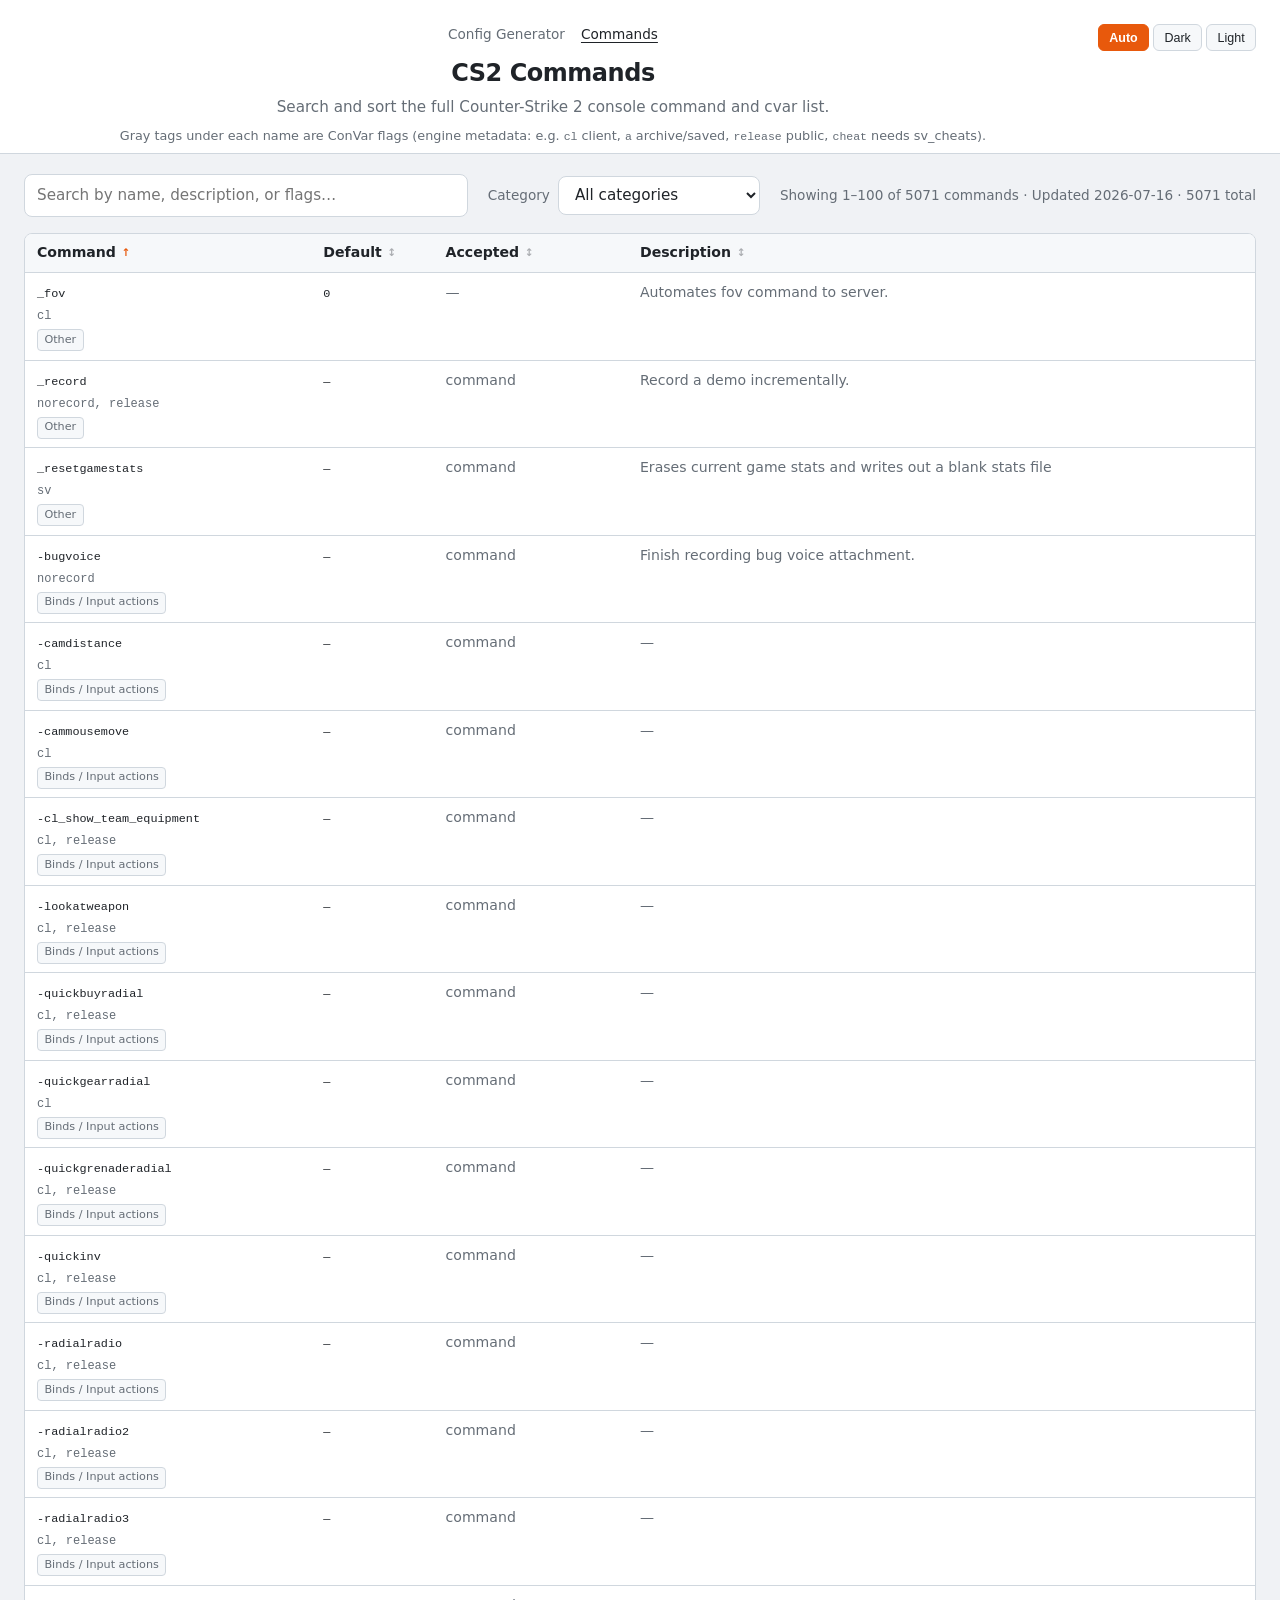
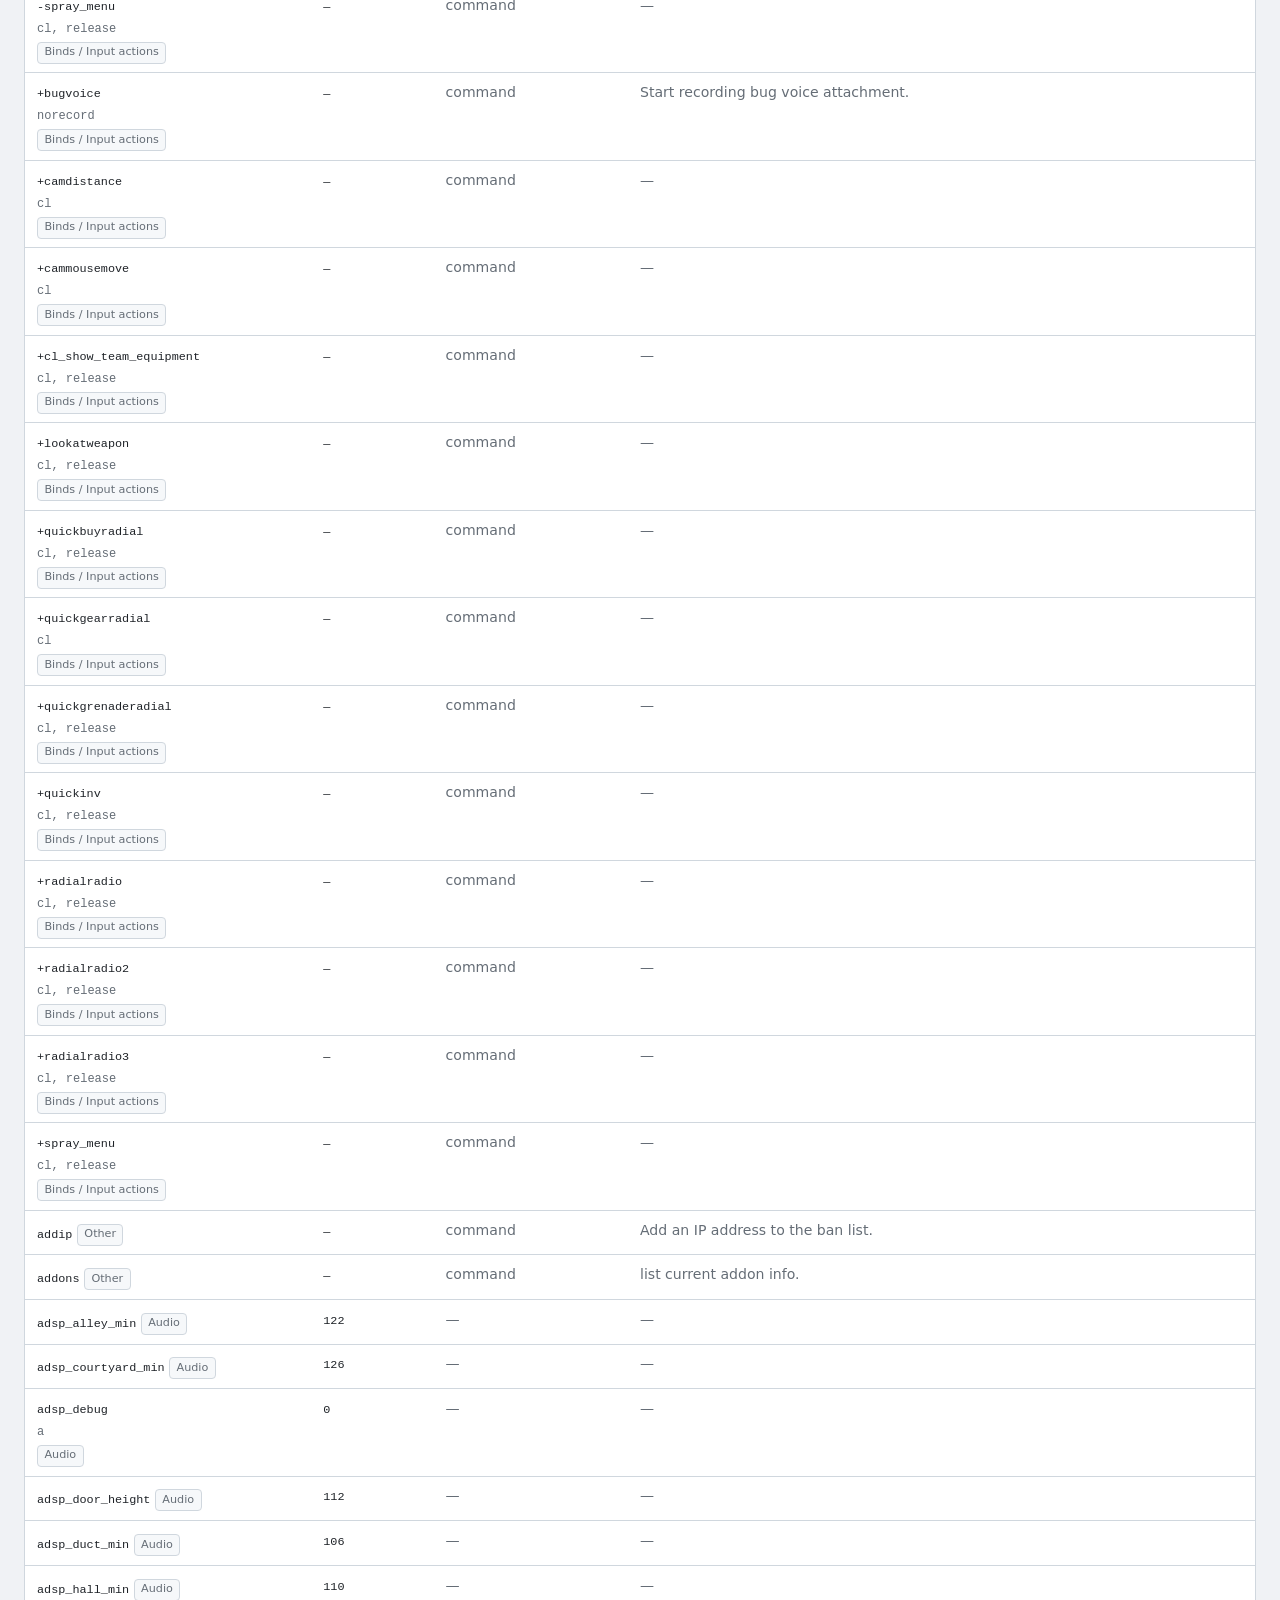
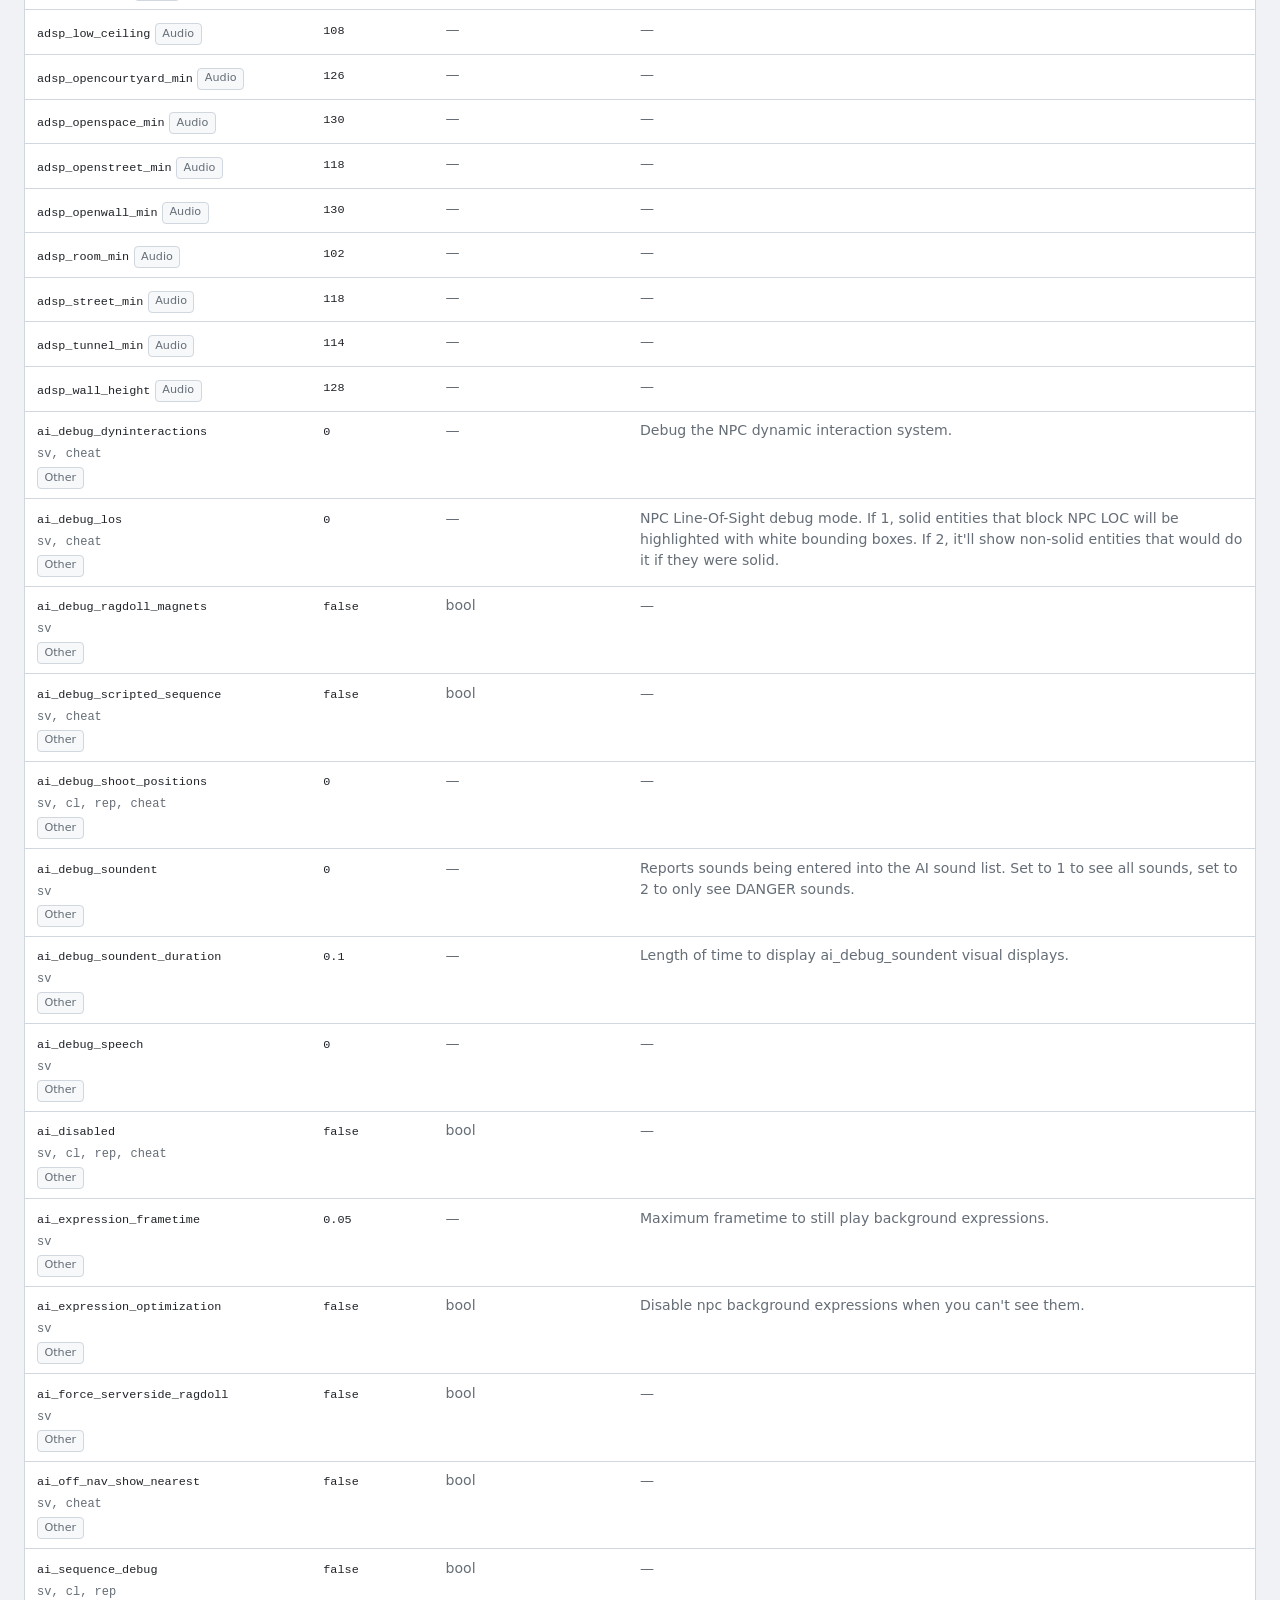
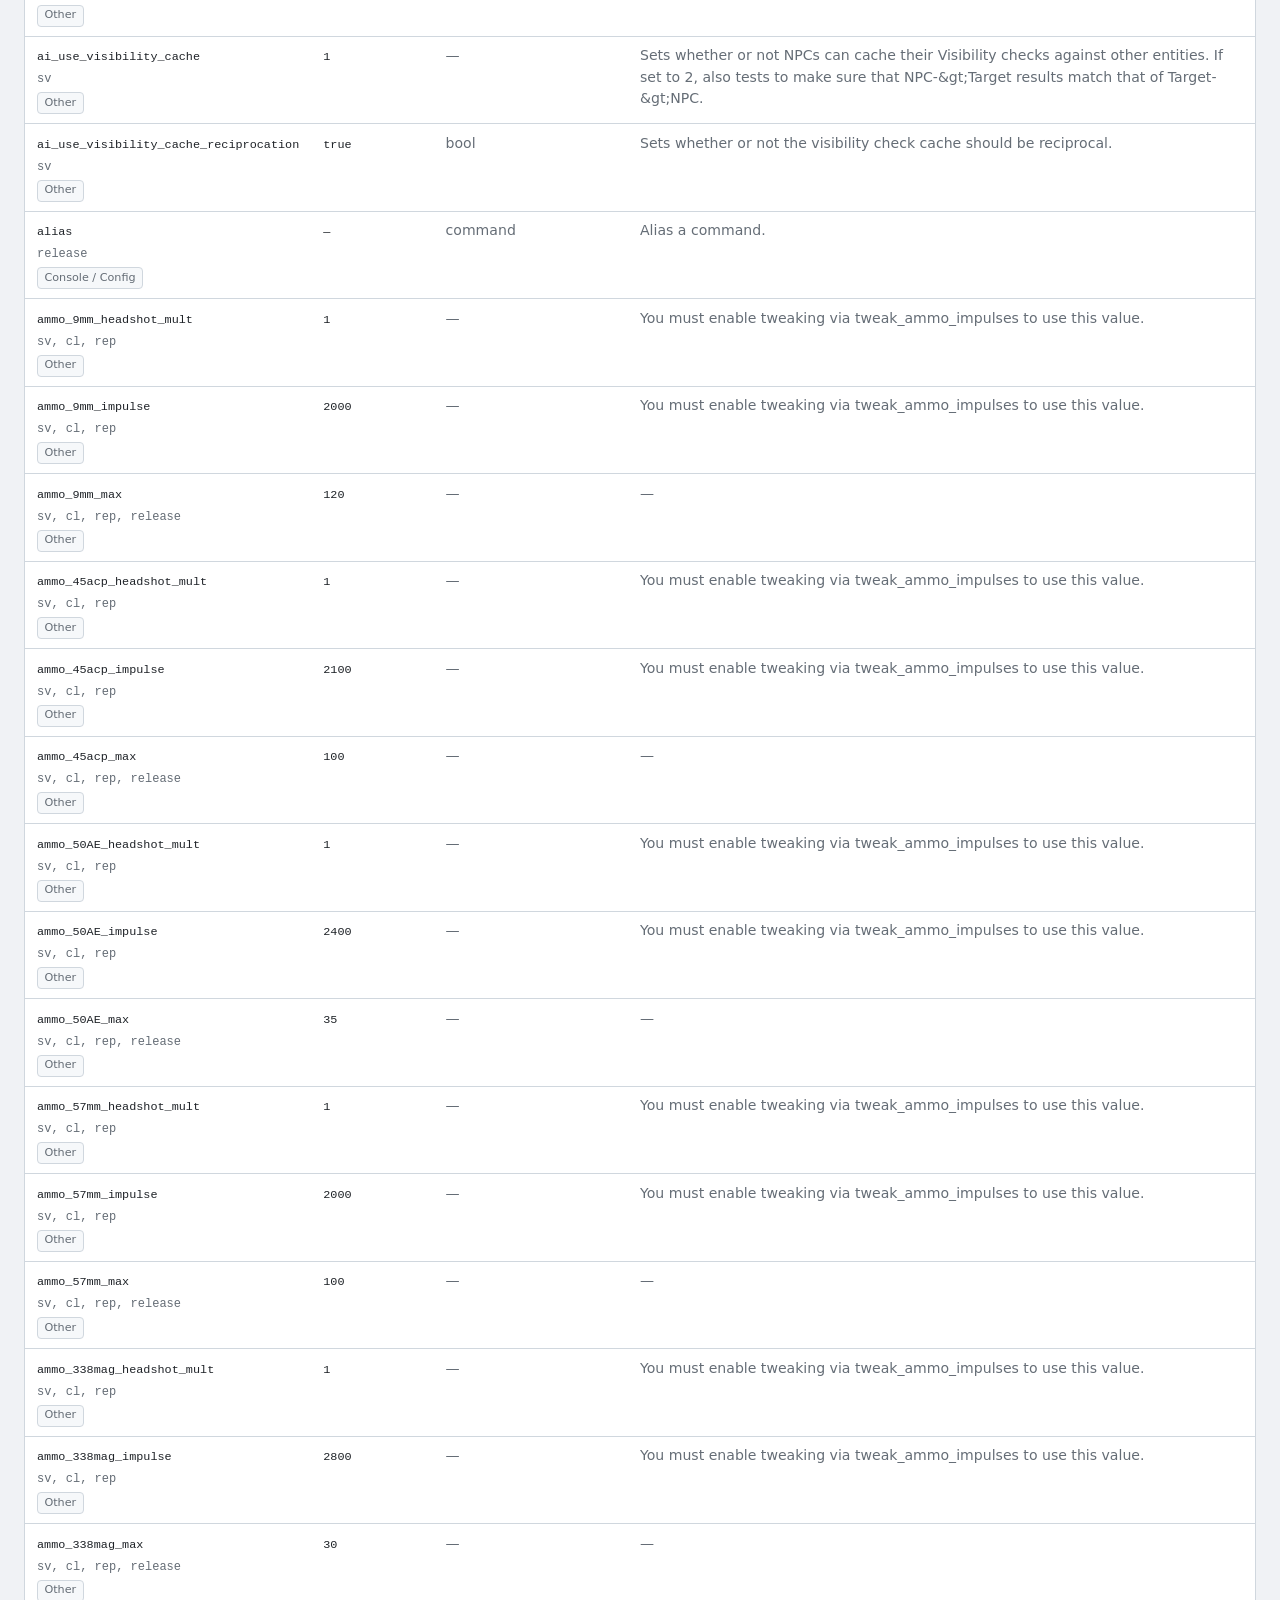
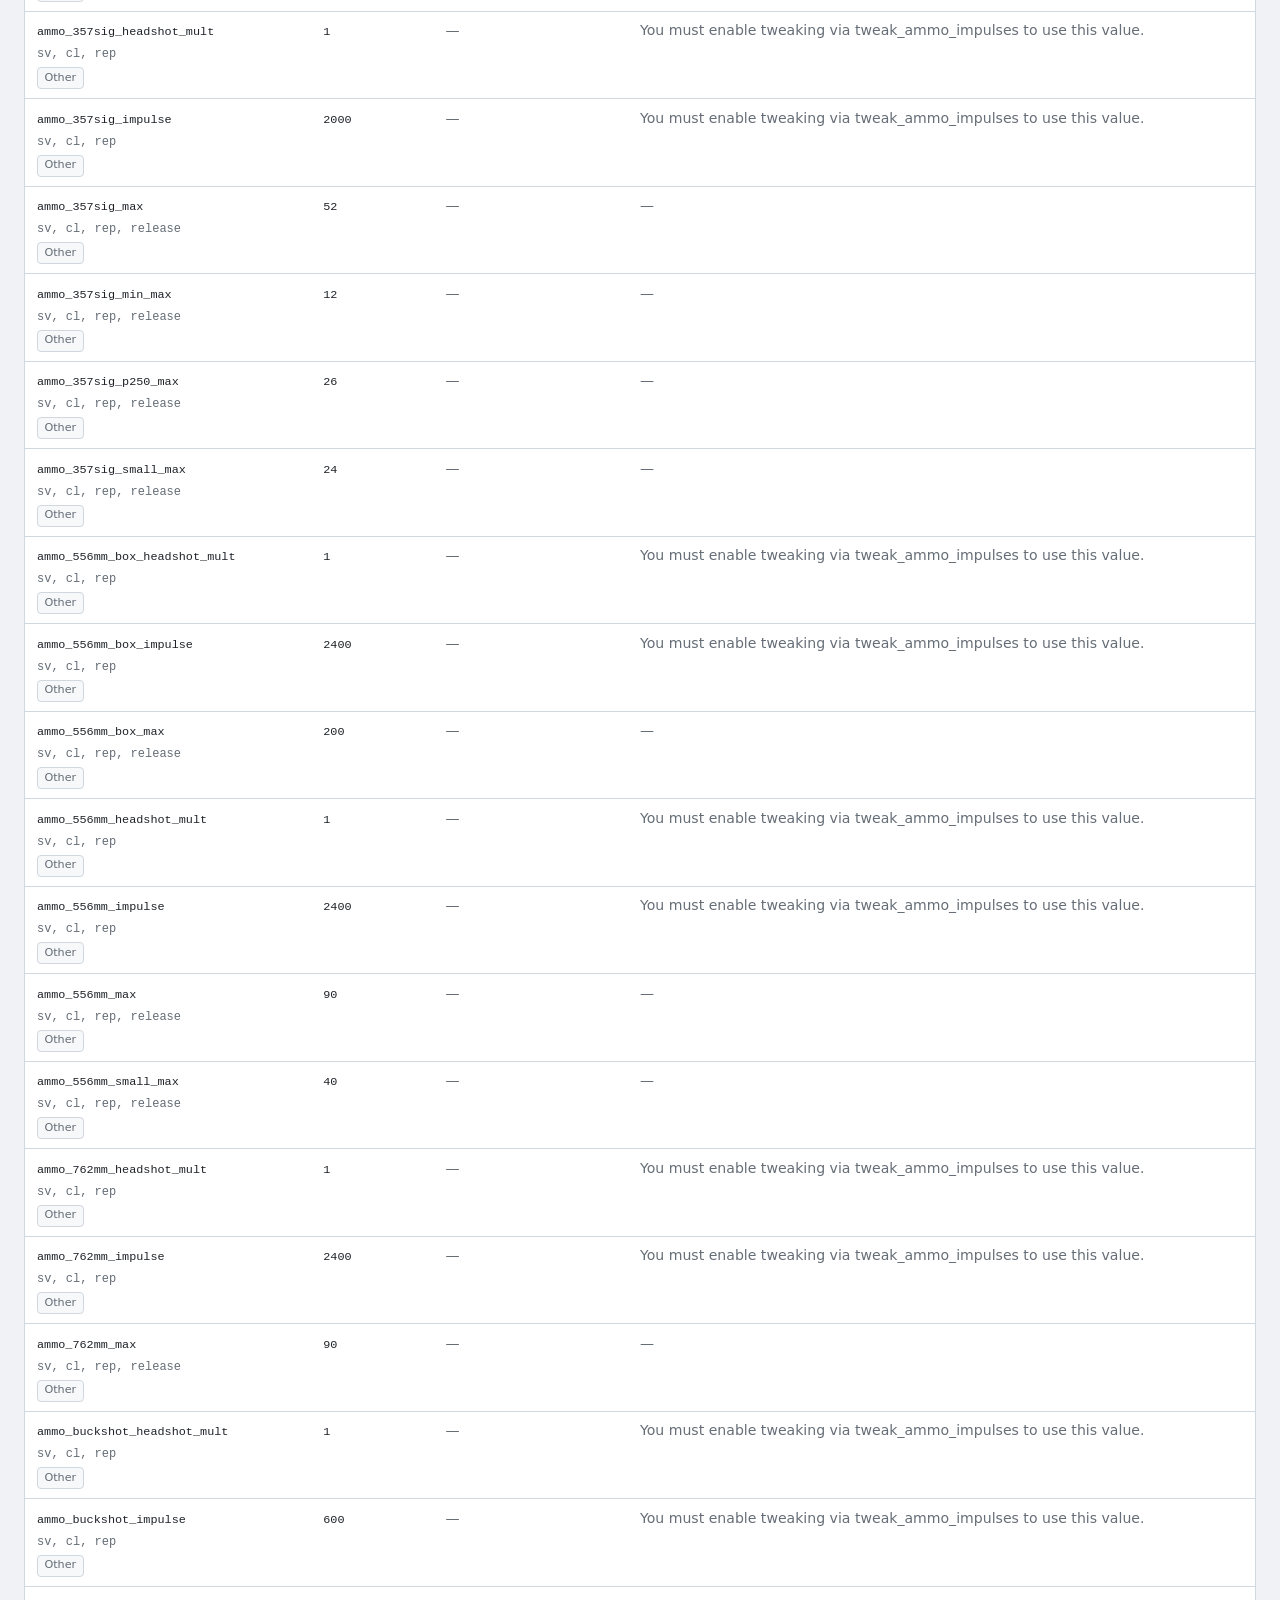
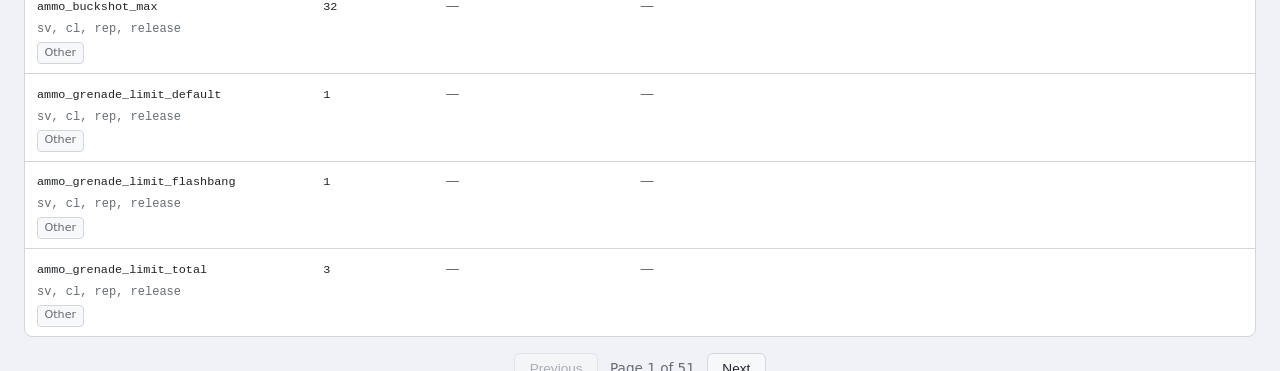
==== commands.html @ e25ab588 "Enhance commands reference page by adding category filters and improving command metadata display. U" ====
<!DOCTYPE html>
<html lang="en">
<head>
  <meta charset="UTF-8">
  <meta name="viewport" content="width=device-width, initial-scale=1">
  <title>CS2 Commands — Config Generator</title>
  <meta name="description" content="Searchable, sortable list of Counter-Strike 2 console commands and cvars with defaults and accepted values.">
  <meta name="theme-color" content="#0d1117">
  <link rel="icon" href="data:image/svg+xml,%3Csvg xmlns='http://www.w3.org/2000/svg' viewBox='0 0 32 32'%3E%3Crect width='32' height='32' fill='%230d1117'/%3E%3Crect x='14' y='4' width='4' height='24' fill='%23f97316'/%3E%3Crect x='4' y='14' width='24' height='4' fill='%23f97316'/%3E%3C/svg%3E">
  <link rel="stylesheet" href="css/style.css">
  <script>
    (function () {
      try {
        const keys = ['cs2-config-state', 'cs2-crosshair-state'];
        for (const key of keys) {
          const raw = localStorage.getItem(key);
          if (!raw) continue;
          const parsed = JSON.parse(raw);
          if (parsed.theme === 'light' || parsed.theme === 'dark') {
            document.documentElement.dataset.theme = parsed.theme;
            break;
          }
        }
      } catch {
        // ignore invalid storage
      }
    })();
  </script>
</head>
<body class="commands-page">
  <a class="skip-link" href="#commands-main">Skip to commands</a>

  <header class="site-header">
    <div class="site-header-inner">
      <div class="site-header-text">
        <nav class="site-nav" aria-label="Site">
          <a href="index.html">Config Generator</a>
          <a href="commands.html" aria-current="page">Commands</a>
        </nav>
        <h1>CS2 Commands</h1>
        <p class="subtitle">Search and sort the full Counter-Strike 2 console command and cvar list.</p>
        <p class="commands-legend">Gray tags under each name are ConVar flags (engine metadata: e.g. <code>cl</code> client, <code>a</code> archive/saved, <code>release</code> public, <code>cheat</code> needs sv_cheats).</p>
      </div>
      <div id="theme-toggle" class="theme-toggle" role="group" aria-label="Color theme">
        <button type="button" class="theme-btn" data-theme="system" aria-pressed="true">Auto</button>
        <button type="button" class="theme-btn" data-theme="dark" aria-pressed="false">Dark</button>
        <button type="button" class="theme-btn" data-theme="light" aria-pressed="false">Light</button>
      </div>
    </div>
  </header>

  <main id="commands-main" class="commands-browser">
    <div class="commands-toolbar">
      <label class="commands-search-label" for="commands-search">
        <span class="sr-only">Search commands</span>
        <input
          type="search"
          id="commands-search"
          class="commands-search"
          placeholder="Search by name, description, or flags…"
          autocomplete="off"
          spellcheck="false"
          aria-label="Search commands"
        >
      </label>
      <label class="commands-category-label" for="commands-category">
        <span class="commands-filter-label">Category</span>
        <select id="commands-category" class="commands-category" aria-label="Filter by category">
          <option value="">All categories</option>
        </select>
      </label>
      <p id="commands-meta" class="commands-meta" aria-live="polite">Loading commands…</p>
    </div>

    <div id="commands-error" class="commands-error" hidden role="alert"></div>

    <div class="commands-table-wrap">
      <table class="commands-table" id="commands-table">
        <thead>
          <tr>
            <th scope="col" aria-sort="ascending">
              <button type="button" class="sort-btn" data-sort="name">Command</button>
            </th>
            <th scope="col" aria-sort="none">
              <button type="button" class="sort-btn" data-sort="default">Default</button>
            </th>
            <th scope="col" aria-sort="none">
              <button type="button" class="sort-btn" data-sort="accepted">Accepted</button>
            </th>
            <th scope="col" aria-sort="none">
              <button type="button" class="sort-btn" data-sort="description">Description</button>
            </th>
          </tr>
        </thead>
        <tbody id="commands-tbody"></tbody>
      </table>
    </div>

    <div class="commands-pagination" id="commands-pagination" hidden>
      <button type="button" class="btn btn-ghost btn-compact" id="commands-prev" disabled>Previous</button>
      <span id="commands-page-label" class="commands-page-label" aria-live="polite"></span>
      <button type="button" class="btn btn-ghost btn-compact" id="commands-next" disabled>Next</button>
    </div>
  </main>

  <script src="js/commands-page.js"></script>
</body>
</html>
---- css/style.css ----
:root {
  color-scheme: dark;
  --bg: #0d1117;
  --surface: #161b22;
  --surface-raised: #1c2129;
  --border: #30363d;
  --text: #e6edf3;
  --muted: #8b949e;
  --accent: #f97316;
  --accent-hover: #fb923c;
  --accent-text: #0d1117;
  --danger: #f85149;
  --radius: 8px;
  --shadow: 0 4px 24px rgba(0, 0, 0, 0.35);
  --font: system-ui, -apple-system, 'Segoe UI', Roboto, sans-serif;
  --mono: ui-monospace, 'Cascadia Code', 'Source Code Pro', monospace;
}

:root[data-theme="light"] {
  color-scheme: light;
  --bg: #f0f2f5;
  --surface: #ffffff;
  --surface-raised: #f6f8fa;
  --border: #d0d7de;
  --text: #1f2328;
  --muted: #656d76;
  --accent: #e8590c;
  --accent-hover: #d9480f;
  --accent-text: #ffffff;
  --shadow: 0 4px 16px rgba(0, 0, 0, 0.08);
}

@media (prefers-color-scheme: light) {
  :root:not([data-theme="dark"]):not([data-theme="light"]) {
    color-scheme: light;
    --bg: #f0f2f5;
    --surface: #ffffff;
    --surface-raised: #f6f8fa;
    --border: #d0d7de;
    --text: #1f2328;
    --muted: #656d76;
    --accent: #e8590c;
    --accent-hover: #d9480f;
    --accent-text: #ffffff;
    --shadow: 0 4px 16px rgba(0, 0, 0, 0.08);
  }
}

*,
*::before,
*::after {
  box-sizing: border-box;
}

body {
  margin: 0;
  min-height: 100vh;
  font-family: var(--font);
  background: var(--bg);
  color: var(--text);
  line-height: 1.5;
}

/* Win over component display rules (flex/grid) that would unhide elements */
[hidden] {
  display: none !important;
}

.skip-link {
  position: absolute;
  top: -100%;
  left: 1rem;
  z-index: 200;
  padding: 0.5rem 1rem;
  background: var(--accent);
  color: var(--accent-text);
  font-weight: 600;
  text-decoration: none;
  border-radius: 6px;
}

.skip-link:focus {
  top: 1rem;
}

.site-header {
  padding: 1.5rem 1.5rem 0.5rem;
  border-bottom: 1px solid var(--border);
  background: var(--surface);
}

.site-header-inner {
  display: flex;
  flex-wrap: wrap;
  align-items: flex-start;
  justify-content: space-between;
  gap: 1rem;
  max-width: 1440px;
  margin: 0 auto;
}

.site-header-text {
  flex: 1 1 280px;
  text-align: center;
}

.site-nav {
  display: flex;
  flex-wrap: wrap;
  justify-content: center;
  gap: 0.65rem 1rem;
  margin: 0 0 0.65rem;
  font-size: 0.85rem;
}

.site-nav a {
  color: var(--muted);
  text-decoration: none;
  font-weight: 500;
}

.site-nav a:hover {
  color: var(--accent);
}

.site-nav a[aria-current="page"] {
  color: var(--text);
  text-decoration: underline;
  text-underline-offset: 0.2em;
}

.theme-toggle {
  display: flex;
  gap: 0.25rem;
  flex-shrink: 0;
  margin-left: auto;
}

.theme-btn {
  padding: 0.35rem 0.65rem;
  font-size: 0.78rem;
  border: 1px solid var(--border);
  border-radius: 6px;
  background: var(--surface-raised);
  color: var(--text);
  cursor: pointer;
  transition: background 0.15s, border-color 0.15s;
}

.theme-btn:hover {
  border-color: var(--accent);
}

.theme-btn:focus-visible,
.mode-btn:focus-visible,
.bg-btn:focus-visible,
.zoom-btn:focus-visible,
.btn:focus-visible,
.color-preset-btn:focus-visible {
  outline: 2px solid var(--accent);
  outline-offset: 2px;
}

.theme-btn.active {
  background: var(--accent);
  border-color: var(--accent);
  color: var(--accent-text);
  font-weight: 600;
}

@media (max-width: 640px) {
  .site-header-inner {
    justify-content: center;
  }

  .site-header-text {
    flex-basis: 100%;
  }

  .theme-toggle {
    margin-left: 0;
  }
}

.site-header h1 {
  margin: 0;
  font-size: 1.5rem;
  font-weight: 700;
  letter-spacing: -0.02em;
}

.subtitle {
  margin: 0.35rem 0 1rem;
  color: var(--muted);
  font-size: 0.95rem;
}

.section-tabs {
  display: flex;
  flex-wrap: wrap;
  gap: 0.4rem;
  max-width: 1440px;
  margin: 0 auto;
  padding: 0.85rem 1.5rem 0;
}

.section-tab {
  padding: 0.45rem 0.9rem;
  font-size: 0.85rem;
  font-weight: 500;
  border: 1px solid var(--border);
  border-radius: 999px;
  background: var(--surface);
  color: var(--text);
  cursor: pointer;
  transition: background 0.15s, border-color 0.15s, color 0.15s;
}

.section-tab:hover {
  border-color: var(--accent);
}

.section-tab.active {
  background: var(--accent);
  border-color: var(--accent);
  color: var(--accent-text);
  font-weight: 600;
}

.layout {
  display: grid;
  grid-template-columns: minmax(320px, 480px) minmax(0, 1fr) minmax(260px, 320px);
  gap: 1.25rem;
  max-width: 1440px;
  margin: 0 auto;
  padding: 1.25rem 1.5rem 2rem;
  align-items: start;
}

@media (max-width: 1100px) {
  .layout {
    grid-template-columns: minmax(300px, 480px) minmax(0, 1fr);
  }

  .commands-panel {
    grid-column: 1 / -1;
  }
}

@media (max-width: 860px) {
  .layout {
    grid-template-columns: 1fr;
  }

  .commands-panel {
    grid-column: auto;
  }
}

/* Preview panel */
.preview-panel {
  position: sticky;
  top: 1rem;
  background: var(--surface);
  border: 1px solid var(--border);
  border-radius: var(--radius);
  padding: 1rem;
  box-shadow: var(--shadow);
}

.section-summary {
  display: flex;
  flex-direction: column;
  gap: 0.75rem;
  min-height: 12rem;
}

.section-summary-title {
  margin: 0;
  font-size: 1.05rem;
  font-weight: 600;
}

.section-summary-meta {
  margin: 0;
  font-size: 0.85rem;
}

.section-summary-list {
  list-style: none;
  margin: 0;
  padding: 0;
  display: flex;
  flex-direction: column;
  gap: 0.5rem;
}

.section-summary-list li {
  display: flex;
  flex-direction: column;
  gap: 0.2rem;
  padding: 0.65rem 0.75rem;
  background: var(--surface-raised);
  border: 1px solid var(--border);
  border-radius: 6px;
}

.section-summary-key {
  font-size: 0.85rem;
  font-weight: 500;
}

.section-summary-list code {
  font-family: var(--mono);
  font-size: 0.78rem;
  color: var(--muted);
  word-break: break-all;
}

@media (max-width: 860px) {
  .preview-panel,
  .commands-panel {
    position: static;
  }
}

.preview-toolbar-details {
  margin-bottom: 0.75rem;
}

.preview-toolbar-summary {
  display: none;
  font-size: 0.8rem;
  font-weight: 600;
  color: var(--muted);
  cursor: pointer;
  user-select: none;
  list-style: none;
  margin-bottom: 0.5rem;
}

.preview-toolbar-summary::-webkit-details-marker {
  display: none;
}

@media (max-width: 860px) {
  .preview-toolbar-summary {
    display: block;
  }

  .preview-toolbar-details:not([open]) .preview-toolbar {
    display: none;
  }
}

.preview-toolbar {
  display: flex;
  flex-wrap: wrap;
  align-items: center;
  gap: 0.75rem;
}

.toolbar-label {
  font-size: 0.75rem;
  font-weight: 600;
  text-transform: uppercase;
  letter-spacing: 0.04em;
  color: var(--muted);
}

.bg-toggle-root {
  display: flex;
  flex-direction: column;
  gap: 0.45rem;
  flex: 1 1 100%;
  min-width: 0;
}

.bg-group {
  display: flex;
  flex-wrap: wrap;
  align-items: center;
  gap: 0.35rem;
}

.bg-group-label {
  font-size: 0.7rem;
  font-weight: 600;
  text-transform: uppercase;
  letter-spacing: 0.04em;
  color: var(--muted);
  min-width: 2.75rem;
}

.bg-toggle {
  display: flex;
  flex-wrap: wrap;
  gap: 0.25rem;
  flex: 1;
  min-width: 0;
}

.bg-group:last-child .bg-toggle {
  flex-wrap: nowrap;
  overflow-x: auto;
  scrollbar-width: thin;
  padding-bottom: 0.15rem;
}

.bg-btn {
  padding: 0.3rem 0.65rem;
  font-size: 0.8rem;
  border: 1px solid var(--border);
  border-radius: 6px;
  background: var(--surface-raised);
  color: var(--text);
  cursor: pointer;
  transition: background 0.15s, border-color 0.15s;
  white-space: nowrap;
}

.bg-btn-map {
  display: inline-flex;
  align-items: center;
  gap: 0.35rem;
  padding: 0.25rem 0.5rem;
  font-size: 0.75rem;
  flex-shrink: 0;
}

.bg-btn-thumb {
  display: inline-block;
  width: 1.5rem;
  height: 1rem;
  border-radius: 3px;
  background-size: cover;
  background-position: center;
  border: 1px solid rgba(0, 0, 0, 0.2);
  flex-shrink: 0;
}

.bg-btn-map.active .bg-btn-thumb {
  border-color: rgba(0, 0, 0, 0.35);
}

.bg-btn:hover {
  border-color: var(--accent);
}

.bg-btn.active {
  background: var(--accent);
  border-color: var(--accent);
  color: var(--accent-text);
  font-weight: 600;
}

.color-preview {
  display: flex;
  align-items: center;
  gap: 0.4rem;
  margin-left: auto;
}

.preview-zoom {
  display: flex;
  align-items: center;
  gap: 0.35rem;
  flex-shrink: 0;
}

.preview-mode {
  display: flex;
  align-items: center;
  gap: 0.4rem;
  flex-shrink: 0;
}

.mode-toggle {
  display: flex;
  flex-wrap: wrap;
  gap: 0.25rem;
}

.mode-btn {
  padding: 0.3rem 0.65rem;
  font-size: 0.8rem;
  border: 1px solid var(--border);
  border-radius: 6px;
  background: var(--surface-raised);
  color: var(--text);
  cursor: pointer;
  transition: background 0.15s, border-color 0.15s;
  white-space: nowrap;
}

.mode-btn:hover {
  border-color: var(--accent);
}

.mode-btn.active {
  background: var(--accent);
  border-color: var(--accent);
  color: var(--accent-text);
  font-weight: 600;
}

.mode-btn-disabled,
.mode-btn:disabled {
  opacity: 0.45;
  cursor: not-allowed;
}

.mode-btn:disabled:hover {
  border-color: var(--border);
}

.zoom-btn {
  width: 1.75rem;
  height: 1.75rem;
  padding: 0;
  font-size: 1rem;
  line-height: 1;
  border: 1px solid var(--border);
  border-radius: 6px;
  background: var(--surface-raised);
  color: var(--text);
  cursor: pointer;
  transition: border-color 0.15s;
}

.zoom-btn:hover:not(:disabled) {
  border-color: var(--accent);
}

.zoom-btn:disabled {
  opacity: 0.4;
  cursor: not-allowed;
}

.zoom-label {
  min-width: 2.75rem;
  font-size: 0.8rem;
  font-weight: 600;
  text-align: center;
  color: var(--text);
  font-variant-numeric: tabular-nums;
}

.color-swatch {
  display: inline-block;
  width: 1.5rem;
  height: 1.5rem;
  border-radius: 4px;
  border: 1px solid var(--border);
  background: #0f0;
}

.crosshair-toolbar-extras {
  display: flex;
  flex-wrap: wrap;
  align-items: center;
  gap: 0.75rem;
  flex: 1 1 auto;
  min-width: 0;
}

.crosshair-toolbar-extras .color-preview {
  margin-left: auto;
}

.canvas-wrap {
  display: flex;
  justify-content: center;
  align-items: center;
  border-radius: var(--radius);
  overflow: auto;
  border: 1px solid var(--border);
  scrollbar-width: thin;
}

#preview-canvas,
#viewmodel-canvas,
#radar-canvas {
  display: block;
  max-width: none;
}

#preview-canvas {
  image-rendering: pixelated;
}

#viewmodel-canvas,
#radar-canvas {
  image-rendering: auto;
}

.radar-preview {
  display: flex;
  flex-direction: column;
  gap: 0.65rem;
}

.radar-preview-toggles {
  display: flex;
  flex-wrap: wrap;
  align-items: center;
  gap: 0.75rem 1.25rem;
}

.radar-preview-toggle {
  display: flex;
  align-items: center;
  gap: 0.4rem;
  flex-shrink: 0;
}

.radar-canvas-wrap {
  position: relative;
  aspect-ratio: 16 / 9;
}

.viewmodel-preview {
  display: flex;
  flex-direction: column;
  gap: 0.65rem;
}

.viewmodel-weapon-toggle {
  display: flex;
  align-items: center;
  gap: 0.4rem;
  flex-shrink: 0;
}

.viewmodel-canvas-wrap {
  position: relative;
  aspect-ratio: 3440 / 1440;
}

.viewmodel-aim {
  position: absolute;
  inset: 50% auto auto 50%;
  width: 14px;
  height: 14px;
  margin: -7px 0 0 -7px;
  pointer-events: none;
  opacity: 0.45;
  background:
    linear-gradient(#fff, #fff) center/100% 1px no-repeat,
    linear-gradient(#fff, #fff) center/1px 100% no-repeat;
}

.viewmodel-hud {
  position: absolute;
  top: 0.65rem;
  left: 0.75rem;
  margin: 0;
  padding: 0;
  border: 0;
  background: transparent;
  color: rgba(255, 255, 255, 0.72);
  font: 600 0.72rem/1.35 var(--font);
  letter-spacing: 0.01em;
  text-shadow: 0 1px 2px rgba(0, 0, 0, 0.65);
  pointer-events: none;
  white-space: pre;
}

.viewmodel-loading {
  position: absolute;
  inset: 0;
  display: grid;
  place-items: center;
  background: rgba(13, 17, 23, 0.55);
  color: var(--text);
  font-size: 0.9rem;
  font-weight: 600;
  pointer-events: none;
}

.viewmodel-loading[hidden] {
  display: none !important;
}

.preview-note {
  margin: 0.75rem 0 0;
  font-size: 0.8rem;
  color: var(--muted);
  line-height: 1.4;
}

.preview-note.muted {
  margin-top: 0.35rem;
}

/* Presets */
.presets-panel {
  background: var(--surface);
  border: 1px solid var(--border);
  border-radius: var(--radius);
  padding: 0.85rem 1rem;
}

.preview-panel .presets-panel {
  margin-top: 1rem;
  padding: 1rem 0 0;
  background: transparent;
  border: none;
  border-top: 1px solid var(--border);
  border-radius: 0;
}

.presets-heading {
  margin: 0 0 0.65rem;
  font-size: 0.95rem;
  font-weight: 600;
}

.presets-section + .presets-section {
  margin-top: 1rem;
  padding-top: 1rem;
  border-top: 1px solid var(--border);
}

.presets-section-header {
  display: flex;
  align-items: center;
  justify-content: space-between;
  gap: 0.5rem;
  margin-bottom: 0.65rem;
}

.presets-section-header .presets-heading {
  margin: 0;
}

.presets-actions {
  display: flex;
  flex-wrap: wrap;
  gap: 0.35rem;
}

.save-preset-form {
  display: flex;
  flex-wrap: wrap;
  align-items: center;
  gap: 0.4rem;
  margin-bottom: 0.65rem;
}

.save-preset-input {
  flex: 1 1 8rem;
  min-width: 0;
  padding: 0.4rem 0.55rem;
  font: inherit;
  font-size: 0.85rem;
  border: 1px solid var(--border);
  border-radius: 6px;
  background: var(--surface-raised);
  color: var(--text);
}

.save-preset-input:focus {
  outline: 2px solid var(--accent);
  outline-offset: 1px;
}

.custom-presets-empty {
  margin: 0;
  font-size: 0.8rem;
}

.custom-presets-empty[hidden],
.custom-presets-section .presets-grid[hidden] {
  display: none;
}

.preset-card {
  position: relative;
  min-width: 0;
}

.preset-card .preset-btn {
  width: 100%;
  padding-right: 1.5rem;
}

.preset-delete-btn {
  position: absolute;
  top: 0.2rem;
  right: 0.2rem;
  width: 1.75rem;
  height: 1.75rem;
  padding: 0;
  font-size: 0.95rem;
  line-height: 1;
  border: none;
  border-radius: 4px;
  background: transparent;
  color: var(--muted);
  cursor: pointer;
  opacity: 0;
  transition: opacity 0.15s, color 0.15s, background 0.15s;
}

@media (hover: none) {
  .preset-delete-btn {
    opacity: 0.7;
  }
}

.preset-card:hover .preset-delete-btn,
.preset-card:focus-within .preset-delete-btn {
  opacity: 1;
}

.preset-delete-btn:hover {
  color: var(--text);
  background: var(--surface-raised);
}

.btn-compact {
  padding: 0.3rem 0.65rem;
  font-size: 0.8rem;
}

.presets-grid {
  display: grid;
  grid-template-columns: repeat(auto-fill, minmax(5.5rem, 1fr));
  gap: 0.45rem;
}

.preset-btn {
  display: flex;
  flex-direction: column;
  align-items: stretch;
  gap: 0.25rem;
  padding: 0.4rem;
  font: inherit;
  border: 1px solid var(--border);
  border-radius: 6px;
  background: var(--surface-raised);
  color: var(--text);
  cursor: pointer;
  text-align: left;
  transition: border-color 0.15s, background 0.15s;
}

.preset-btn:hover {
  border-color: var(--accent);
}

.preset-btn.active {
  border-color: var(--accent);
  background: color-mix(in srgb, var(--accent) 12%, var(--surface-raised));
  box-shadow: inset 0 0 0 1px var(--accent);
}

.preset-preview {
  display: block;
  width: 100%;
  aspect-ratio: 1;
  border-radius: 4px;
  overflow: hidden;
  background: #2a2825;
  border: 1px solid var(--border);
}

.preset-mini-canvas {
  display: block;
  width: 100%;
  height: 100%;
  image-rendering: pixelated;
}

.preset-btn:focus-visible {
  outline: 2px solid var(--accent);
  outline-offset: 2px;
}

.preset-name {
  font-size: 0.8rem;
  font-weight: 600;
  line-height: 1.2;
  padding: 0 0.1rem;
}

.preset-team {
  font-size: 0.65rem;
  color: var(--muted);
  line-height: 1.2;
  padding: 0 0.1rem;
}

/* Controls panel */
.controls-panel {
  display: flex;
  flex-direction: column;
  gap: 1rem;
  min-width: 0;
}

.settings-container {
  display: flex;
  flex-direction: column;
  gap: 1rem;
}

.section-settings {
  display: flex;
  flex-direction: column;
  gap: 0.75rem;
}

.settings-group {
  background: var(--surface);
  border: 1px solid var(--border);
  border-radius: var(--radius);
  overflow: hidden;
}

.settings-group summary {
  padding: 0.75rem 1rem;
  font-weight: 600;
  font-size: 0.9rem;
  cursor: pointer;
  user-select: none;
  list-style: none;
  display: flex;
  align-items: center;
  gap: 0.5rem;
}

.settings-group summary .summary-label {
  flex: 1;
  min-width: 0;
}

.summary-toggle {
  flex-shrink: 0;
  margin-left: auto;
}

.settings-group summary::-webkit-details-marker {
  display: none;
}

.settings-group summary::before {
  content: '▸';
  font-size: 0.75rem;
  color: var(--muted);
  transition: transform 0.15s;
}

.settings-group[open] summary::before {
  transform: rotate(90deg);
}

.settings-group-body {
  padding: 0 1rem 0.75rem;
  display: flex;
  flex-direction: column;
  gap: 0.75rem;
  border-top: 1px solid var(--border);
}

.setting-row {
  display: grid;
  grid-template-columns: 1fr auto;
  gap: 0.75rem;
  align-items: center;
  padding-top: 0.75rem;
}

.setting-row[hidden] {
  display: none !important;
}

.setting-row.disabled {
  opacity: 0.45;
}

.setting-row.disabled input:not(.setting-reset-btn),
.setting-row.disabled select {
  pointer-events: none;
}

.setting-control-wrap {
  display: flex;
  align-items: center;
  gap: 0.35rem;
}

/* Binds catalog */
.binds-intro {
  margin: 0 0 0.85rem;
  font-size: 0.85rem;
  line-height: 1.45;
}

.bind-row {
  display: flex;
  flex-direction: column;
  gap: 0.5rem;
  padding: 0.85rem 0 0.15rem;
  border-top: 1px solid var(--border);
}

.bind-row:first-child {
  border-top: none;
  padding-top: 0.35rem;
}

.bind-row-header {
  display: grid;
  grid-template-columns: auto minmax(0, 1fr) auto;
  gap: 0.75rem;
  align-items: start;
}

.bind-row-text {
  min-width: 0;
}

.bind-row-title {
  display: inline-flex;
  flex-wrap: wrap;
  align-items: center;
  gap: 0.35rem;
  font-size: 0.92rem;
  font-weight: 600;
  cursor: pointer;
}

.bind-cheat-badge {
  font-size: 0.68rem;
  font-weight: 600;
  letter-spacing: 0.02em;
  text-transform: uppercase;
  padding: 0.12rem 0.4rem;
  border-radius: 4px;
  border: 1px solid var(--border);
  background: var(--surface-raised);
  color: var(--muted);
}

.bind-row-controls {
  display: flex;
  align-items: center;
  gap: 0.4rem;
  flex-shrink: 0;
}

.bind-key-label {
  font-size: 0.75rem;
  color: var(--muted);
}

.bind-key-input {
  width: 6.5rem;
  padding: 0.35rem 0.5rem;
  font-family: var(--mono);
  font-size: 0.82rem;
  border: 1px solid var(--border);
  border-radius: 6px;
  background: var(--surface-raised);
  color: var(--text);
}

.bind-key-input:disabled {
  opacity: 0.55;
}

.bind-key-input.is-invalid,
.bind-row-invalid .bind-key-input {
  border-color: #dc2626;
}

.bind-package-note {
  font-size: 0.8rem;
  white-space: nowrap;
}

.bind-preview {
  margin: 0;
  padding: 0.55rem 0.65rem;
  font-family: var(--mono);
  font-size: 0.72rem;
  line-height: 1.45;
  color: var(--muted);
  background: var(--surface-raised);
  border: 1px solid var(--border);
  border-radius: 6px;
  white-space: pre-wrap;
  word-break: break-word;
  overflow-x: auto;
}

@media (max-width: 520px) {
  .bind-row-header {
    grid-template-columns: auto minmax(0, 1fr);
  }

  .bind-row-controls {
    grid-column: 1 / -1;
    justify-content: flex-end;
  }
}

.setting-reset-btn {
  flex-shrink: 0;
  width: 1.65rem;
  height: 1.65rem;
  padding: 0;
  font-size: 0.95rem;
  line-height: 1;
  border: 1px solid var(--border);
  border-radius: 6px;
  background: var(--surface-raised);
  color: var(--muted);
  cursor: pointer;
  transition: color 0.15s, border-color 0.15s;
}

.setting-reset-btn:hover:not(:disabled) {
  color: var(--text);
  border-color: var(--accent);
}

.setting-reset-btn:disabled,
.setting-reset-btn.is-default {
  opacity: 0.35;
  cursor: default;
}

.setting-reset-btn:focus-visible {
  outline: 2px solid var(--accent);
  outline-offset: 2px;
}

.summary-reset-btn {
  margin-left: 0.15rem;
}

.setting-label-wrap {
  display: flex;
  flex-direction: column;
  gap: 0.15rem;
  min-width: 0;
}

.setting-label {
  font-size: 0.875rem;
  font-weight: 500;
  display: inline-flex;
  align-items: center;
  flex-wrap: wrap;
  gap: 0.35rem;
}

.preview-only-badge {
  font-size: 0.62rem;
  font-weight: 600;
  text-transform: uppercase;
  letter-spacing: 0.03em;
  padding: 0.1rem 0.35rem;
  border-radius: 4px;
  background: var(--surface-raised);
  border: 1px solid var(--border);
  color: var(--muted);
}

.setting-desc {
  font-size: 0.75rem;
  color: var(--muted);
  line-height: 1.3;
}

.setting-label-with-swatch {
  display: inline-flex;
  align-items: center;
  gap: 0.4rem;
}

.setting-label-dot {
  width: 0.65rem;
  height: 0.65rem;
  border-radius: 50%;
  border: 1px solid var(--border);
  flex-shrink: 0;
}

.color-preset-toggle {
  display: flex;
  flex-wrap: wrap;
  gap: 0.35rem;
  justify-content: flex-end;
  max-width: 280px;
}

.color-preset-btn {
  display: inline-flex;
  align-items: center;
  gap: 0.35rem;
  padding: 0.3rem 0.55rem;
  font-size: 0.78rem;
  border: 1px solid var(--border);
  border-radius: 6px;
  background: var(--surface-raised);
  color: var(--text);
  cursor: pointer;
  transition: background 0.15s, border-color 0.15s;
}

.color-preset-btn:hover {
  border-color: var(--accent);
}

.color-preset-btn.active {
  background: var(--accent);
  border-color: var(--accent);
  color: var(--accent-text);
  font-weight: 600;
}

.color-swatch-dot {
  width: 0.75rem;
  height: 0.75rem;
  border-radius: 50%;
  border: 1px solid rgba(0, 0, 0, 0.2);
  flex-shrink: 0;
}

.color-preset-btn.active .color-swatch-dot {
  border-color: rgba(0, 0, 0, 0.25);
}

/* Range controls */
.range-wrap {
  display: flex;
  align-items: center;
  gap: 0.5rem;
  min-width: 180px;
}

.range-wrap input[type='range'] {
  flex: 1;
  min-width: 80px;
  accent-color: var(--accent);
}

.number-input {
  width: 4.5rem;
  padding: 0.25rem 0.4rem;
  font-size: 0.8rem;
  font-family: var(--mono);
  border: 1px solid var(--border);
  border-radius: 4px;
  background: var(--surface-raised);
  color: var(--text);
  text-align: right;
}

.number-input:focus-visible,
select:focus-visible,
.range-wrap input[type='range']:focus-visible {
  outline: 2px solid var(--accent);
  outline-offset: 2px;
}

select {
  padding: 0.35rem 0.5rem;
  font-size: 0.8rem;
  border: 1px solid var(--border);
  border-radius: 4px;
  background: var(--surface-raised);
  color: var(--text);
  max-width: 220px;
}

/* Toggle switch */
.toggle {
  position: relative;
  display: inline-block;
  width: 44px;
  height: 24px;
  flex-shrink: 0;
}

.toggle input {
  opacity: 0;
  width: 0;
  height: 0;
}

.toggle-slider {
  position: absolute;
  inset: 0;
  background: var(--border);
  border-radius: 24px;
  cursor: pointer;
  transition: background 0.2s;
}

.toggle-slider::before {
  content: '';
  position: absolute;
  width: 18px;
  height: 18px;
  left: 3px;
  bottom: 3px;
  background: #fff;
  border-radius: 50%;
  transition: transform 0.2s;
}

.toggle input:checked + .toggle-slider {
  background: var(--accent);
}

.toggle input:checked + .toggle-slider::before {
  transform: translateX(20px);
}

.toggle input:focus-visible + .toggle-slider {
  outline: 2px solid var(--accent);
  outline-offset: 2px;
}

/* Commands panel */
.commands-panel {
  position: sticky;
  top: 1rem;
  display: flex;
  flex-direction: column;
  gap: 0.75rem;
  background: var(--surface);
  border: 1px solid var(--border);
  border-radius: var(--radius);
  padding: 1rem;
  box-shadow: var(--shadow);
  min-width: 0;
  max-height: calc(100vh - 2rem);
}

.commands-header {
  display: flex;
  flex-direction: column;
  align-items: stretch;
  gap: 0.65rem;
}

.commands-header h2 {
  margin: 0;
  font-size: 0.95rem;
  font-weight: 600;
}

.export-controls {
  display: flex;
  flex-direction: column;
  gap: 0.65rem;
}

.export-toggle {
  display: flex;
  gap: 0.25rem;
  padding: 0.2rem;
  background: var(--surface-raised);
  border: 1px solid var(--border);
  border-radius: 8px;
}

.export-scope-btn {
  flex: 1;
  padding: 0.4rem 0.5rem;
  font-size: 0.78rem;
  font-weight: 500;
  border: none;
  border-radius: 6px;
  background: transparent;
  color: var(--text);
  cursor: pointer;
  transition: background 0.15s, color 0.15s;
}

.export-scope-btn:hover {
  color: var(--accent);
}

.export-scope-btn.active {
  background: var(--accent);
  color: var(--accent-text);
  font-weight: 600;
}

.action-buttons {
  display: flex;
  flex-direction: column;
  gap: 0.45rem;
}

.action-buttons .btn {
  width: 100%;
  justify-content: center;
  text-align: center;
}

.btn {
  padding: 0.45rem 0.9rem;
  font-size: 0.85rem;
  font-weight: 500;
  border: 1px solid var(--border);
  border-radius: 6px;
  background: var(--surface-raised);
  color: var(--text);
  cursor: pointer;
  transition: background 0.15s, border-color 0.15s;
}

.btn:hover {
  border-color: var(--accent);
}

.btn-primary {
  background: var(--accent);
  border-color: var(--accent);
  color: var(--accent-text);
  font-weight: 600;
}

.btn-primary:hover {
  background: var(--accent-hover);
  border-color: var(--accent-hover);
}

.btn-success {
  background: #22c55e !important;
  border-color: #22c55e !important;
  color: #fff !important;
}

.btn-ghost {
  color: var(--text);
}

.btn-ghost:hover:not(:disabled) {
  color: var(--danger);
  border-color: var(--danger);
}

.btn-ghost:disabled {
  color: var(--muted);
  opacity: 0.5;
  cursor: not-allowed;
}

.command-output {
  width: 100%;
  flex: 1;
  padding: 0.75rem;
  font-family: var(--mono);
  font-size: 0.72rem;
  line-height: 1.45;
  border: 1px solid var(--border);
  border-radius: 6px;
  background: var(--bg);
  color: var(--text);
  resize: vertical;
  min-height: clamp(12rem, 40svh, 22rem);
}

.command-output:focus-visible {
  outline: 2px solid var(--accent);
  outline-offset: 2px;
}

@media (max-width: 1100px) {
  .commands-header {
    flex-direction: row;
    flex-wrap: wrap;
    align-items: center;
    justify-content: space-between;
  }

  .action-buttons {
    flex-direction: row;
    flex-wrap: wrap;
  }

  .action-buttons .btn {
    width: auto;
  }
}

.commands-hint {
  margin: 0.5rem 0 0;
  font-size: 0.8rem;
  color: var(--muted);
}

.commands-hint code {
  font-family: var(--mono);
  font-size: 0.78rem;
  padding: 0.05rem 0.3rem;
  background: var(--surface-raised);
  border: 1px solid var(--border);
  border-radius: 4px;
}

kbd {
  display: inline-block;
  padding: 0.1rem 0.35rem;
  font-family: var(--mono);
  font-size: 0.75rem;
  border: 1px solid var(--border);
  border-radius: 4px;
  background: var(--surface-raised);
}

/* Toast */
.toast {
  position: fixed;
  bottom: 1.5rem;
  left: 50%;
  transform: translateX(-50%) translateY(1rem);
  padding: 0.6rem 1.2rem;
  background: var(--text);
  color: var(--bg);
  font-size: 0.875rem;
  font-weight: 600;
  border-radius: 999px;
  opacity: 0;
  pointer-events: none;
  transition: opacity 0.2s, transform 0.2s;
  z-index: 100;
}

.toast.visible {
  opacity: 1;
  transform: translateX(-50%) translateY(0);
}

@media (prefers-reduced-motion: reduce) {
  .toast {
    transition: opacity 0.01ms;
  }

  .toast.visible {
    transform: translateX(-50%);
  }

  *,
  *::before,
  *::after {
    animation-duration: 0.01ms !important;
    animation-iteration-count: 1 !important;
    transition-duration: 0.01ms !important;
  }
}

.sr-only {
  position: absolute;
  width: 1px;
  height: 1px;
  padding: 0;
  margin: -1px;
  overflow: hidden;
  clip-path: inset(50%);
  white-space: nowrap;
  border: 0;
}

@media (max-width: 520px) {
  .setting-row {
    grid-template-columns: 1fr;
    gap: 0.4rem;
  }

  .range-wrap {
    min-width: unset;
    width: 100%;
  }

  .layout {
    padding: 1rem;
  }
}

/* —— Commands reference page —— */

.commands-browser {
  max-width: 1440px;
  margin: 0 auto;
  padding: 1.25rem 1.5rem 2.5rem;
}

.commands-legend {
  margin: -0.5rem 0 0;
  color: var(--muted);
  font-size: 0.8rem;
  line-height: 1.4;
}

.commands-legend code {
  font-family: var(--mono);
  font-size: 0.9em;
}

.commands-toolbar {
  display: flex;
  flex-wrap: wrap;
  align-items: center;
  gap: 0.75rem 1.25rem;
  margin-bottom: 1rem;
}

.commands-search-label {
  flex: 1 1 280px;
  min-width: 0;
}

.commands-category-label {
  display: flex;
  align-items: center;
  gap: 0.5rem;
  flex: 0 1 auto;
}

.commands-filter-label {
  font-size: 0.85rem;
  color: var(--muted);
  white-space: nowrap;
}

.commands-search,
.commands-category {
  width: 100%;
  padding: 0.55rem 0.75rem;
  font: inherit;
  font-size: 0.95rem;
  color: var(--text);
  background: var(--surface);
  border: 1px solid var(--border);
  border-radius: var(--radius);
}

.commands-category {
  width: auto;
  min-width: 11rem;
  cursor: pointer;
}

.commands-search:focus-visible,
.commands-category:focus-visible {
  outline: 2px solid var(--accent);
  outline-offset: 2px;
}

.commands-meta {
  margin: 0;
  color: var(--muted);
  font-size: 0.85rem;
  flex: 0 1 auto;
}

.commands-error {
  margin: 0 0 1rem;
  padding: 0.75rem 1rem;
  border: 1px solid var(--danger);
  border-radius: var(--radius);
  background: var(--surface-raised);
  color: var(--text);
  font-size: 0.9rem;
}

.commands-table-wrap {
  overflow-x: auto;
  border: 1px solid var(--border);
  border-radius: var(--radius);
  background: var(--surface);
}

.commands-table {
  width: 100%;
  border-collapse: collapse;
  font-size: 0.88rem;
}

.commands-table th,
.commands-table td {
  padding: 0.55rem 0.75rem;
  text-align: left;
  vertical-align: top;
  border-bottom: 1px solid var(--border);
}

.commands-table th {
  position: sticky;
  top: 0;
  z-index: 1;
  background: var(--surface-raised);
  font-weight: 600;
  white-space: nowrap;
}

.commands-table tbody tr:last-child td {
  border-bottom: none;
}

.commands-table tbody tr:hover td {
  background: var(--surface-raised);
}

.sort-btn {
  display: inline-flex;
  align-items: center;
  gap: 0.35rem;
  padding: 0;
  border: none;
  background: transparent;
  color: inherit;
  font: inherit;
  font-weight: 600;
  cursor: pointer;
}

.sort-btn::after {
  content: '↕';
  font-size: 0.75em;
  opacity: 0.35;
}

.sort-btn[aria-sort="ascending"]::after,
th[aria-sort="ascending"] .sort-btn::after {
  content: '↑';
  opacity: 1;
  color: var(--accent);
}

.sort-btn[aria-sort="descending"]::after,
th[aria-sort="descending"] .sort-btn::after {
  content: '↓';
  opacity: 1;
  color: var(--accent);
}

.sort-btn:focus-visible {
  outline: 2px solid var(--accent);
  outline-offset: 2px;
  border-radius: 4px;
}

.commands-col-name {
  width: 22%;
  min-width: 10rem;
}

.commands-col-default {
  width: 10%;
  min-width: 5rem;
  white-space: nowrap;
}

.commands-col-accepted {
  width: 16%;
  min-width: 7rem;
  color: var(--muted);
}

.commands-col-desc {
  width: 52%;
  color: var(--muted);
}

.commands-table code {
  font-family: var(--mono);
  font-size: 0.84em;
  color: var(--text);
}

.commands-flags {
  display: block;
  margin-top: 0.2rem;
  font-size: 0.75rem;
  color: var(--muted);
  font-family: var(--mono);
}

.commands-category-tag {
  display: inline-block;
  margin-top: 0.25rem;
  padding: 0.1rem 0.4rem;
  font-size: 0.7rem;
  font-weight: 500;
  color: var(--muted);
  border: 1px solid var(--border);
  border-radius: 4px;
  background: var(--surface-raised);
}

.commands-empty {
  text-align: center;
  color: var(--muted);
  padding: 2rem 1rem !important;
}

.commands-pagination {
  display: flex;
  flex-wrap: wrap;
  align-items: center;
  justify-content: center;
  gap: 0.75rem;
  margin-top: 1rem;
}

.commands-page-label {
  font-size: 0.85rem;
  color: var(--muted);
}

@media (max-width: 720px) {
  .commands-browser {
    padding: 1rem;
  }

  .commands-col-accepted {
    min-width: 6rem;
  }
}
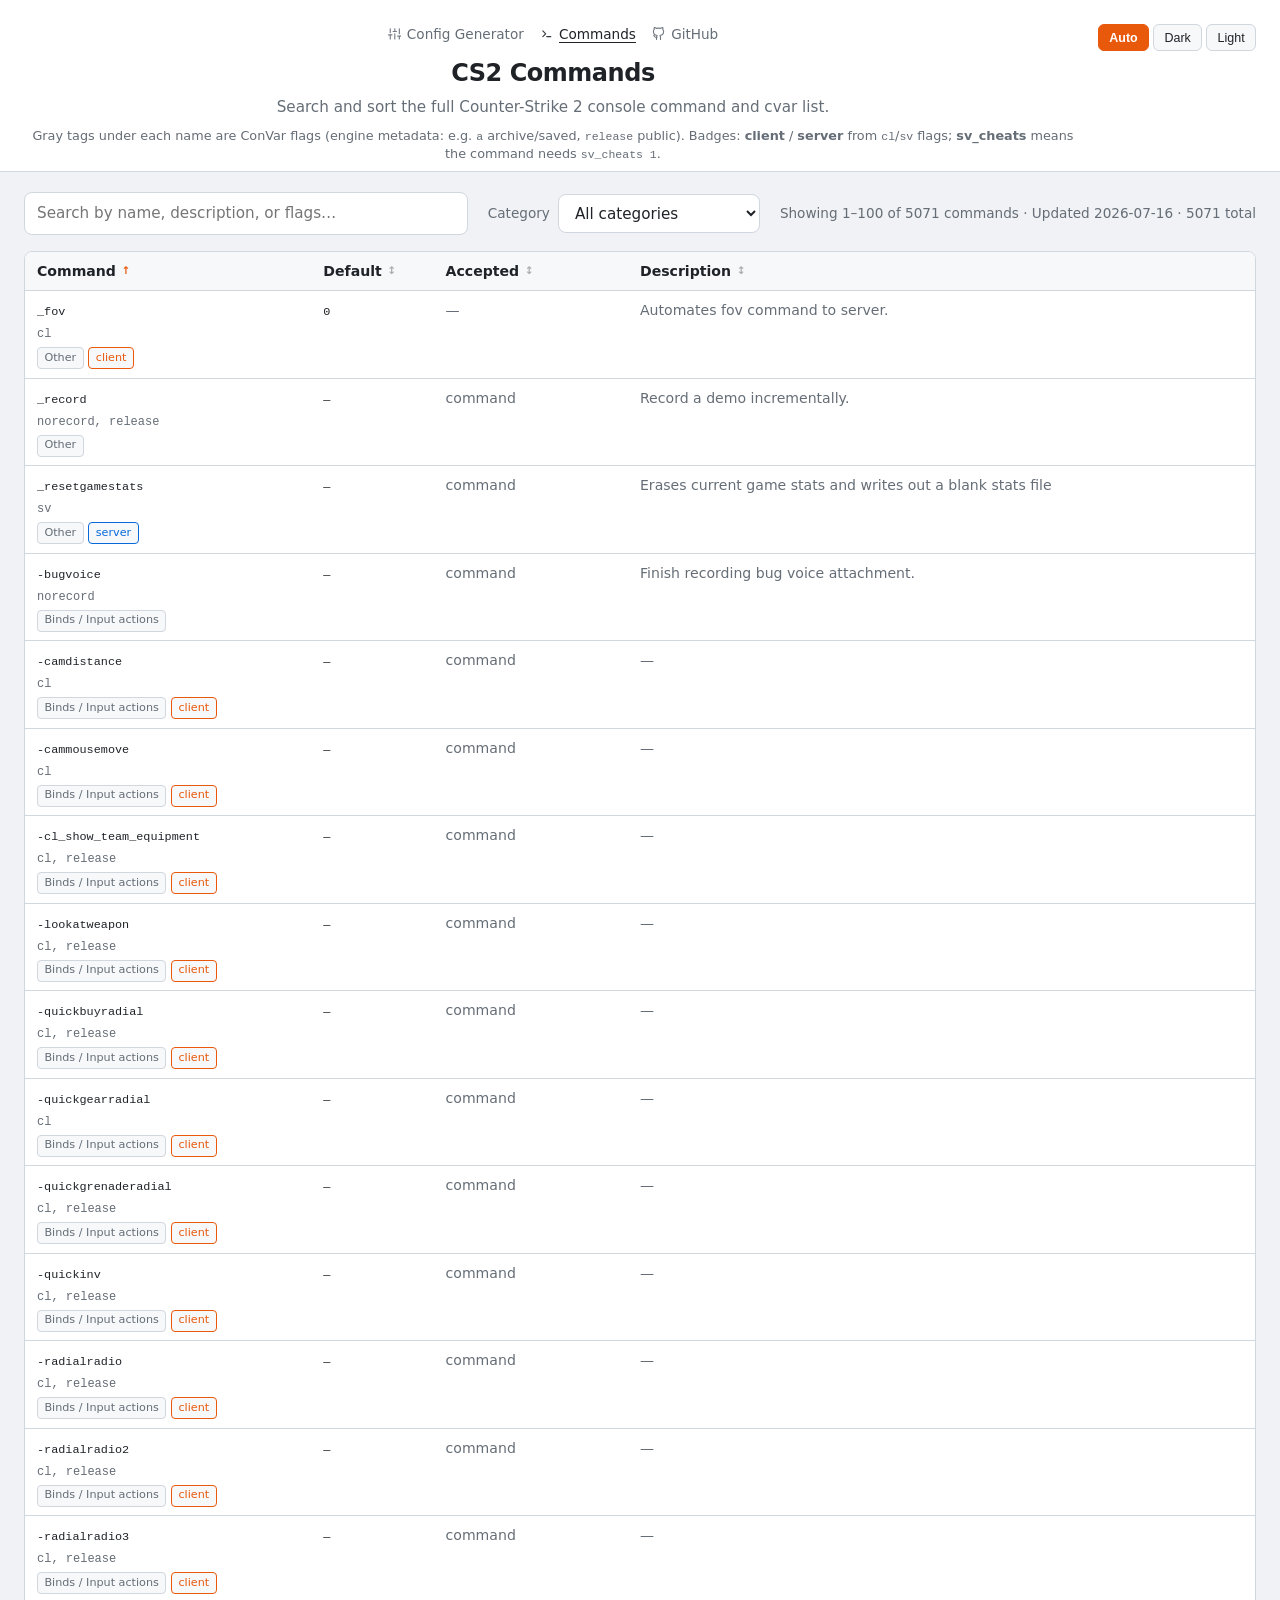
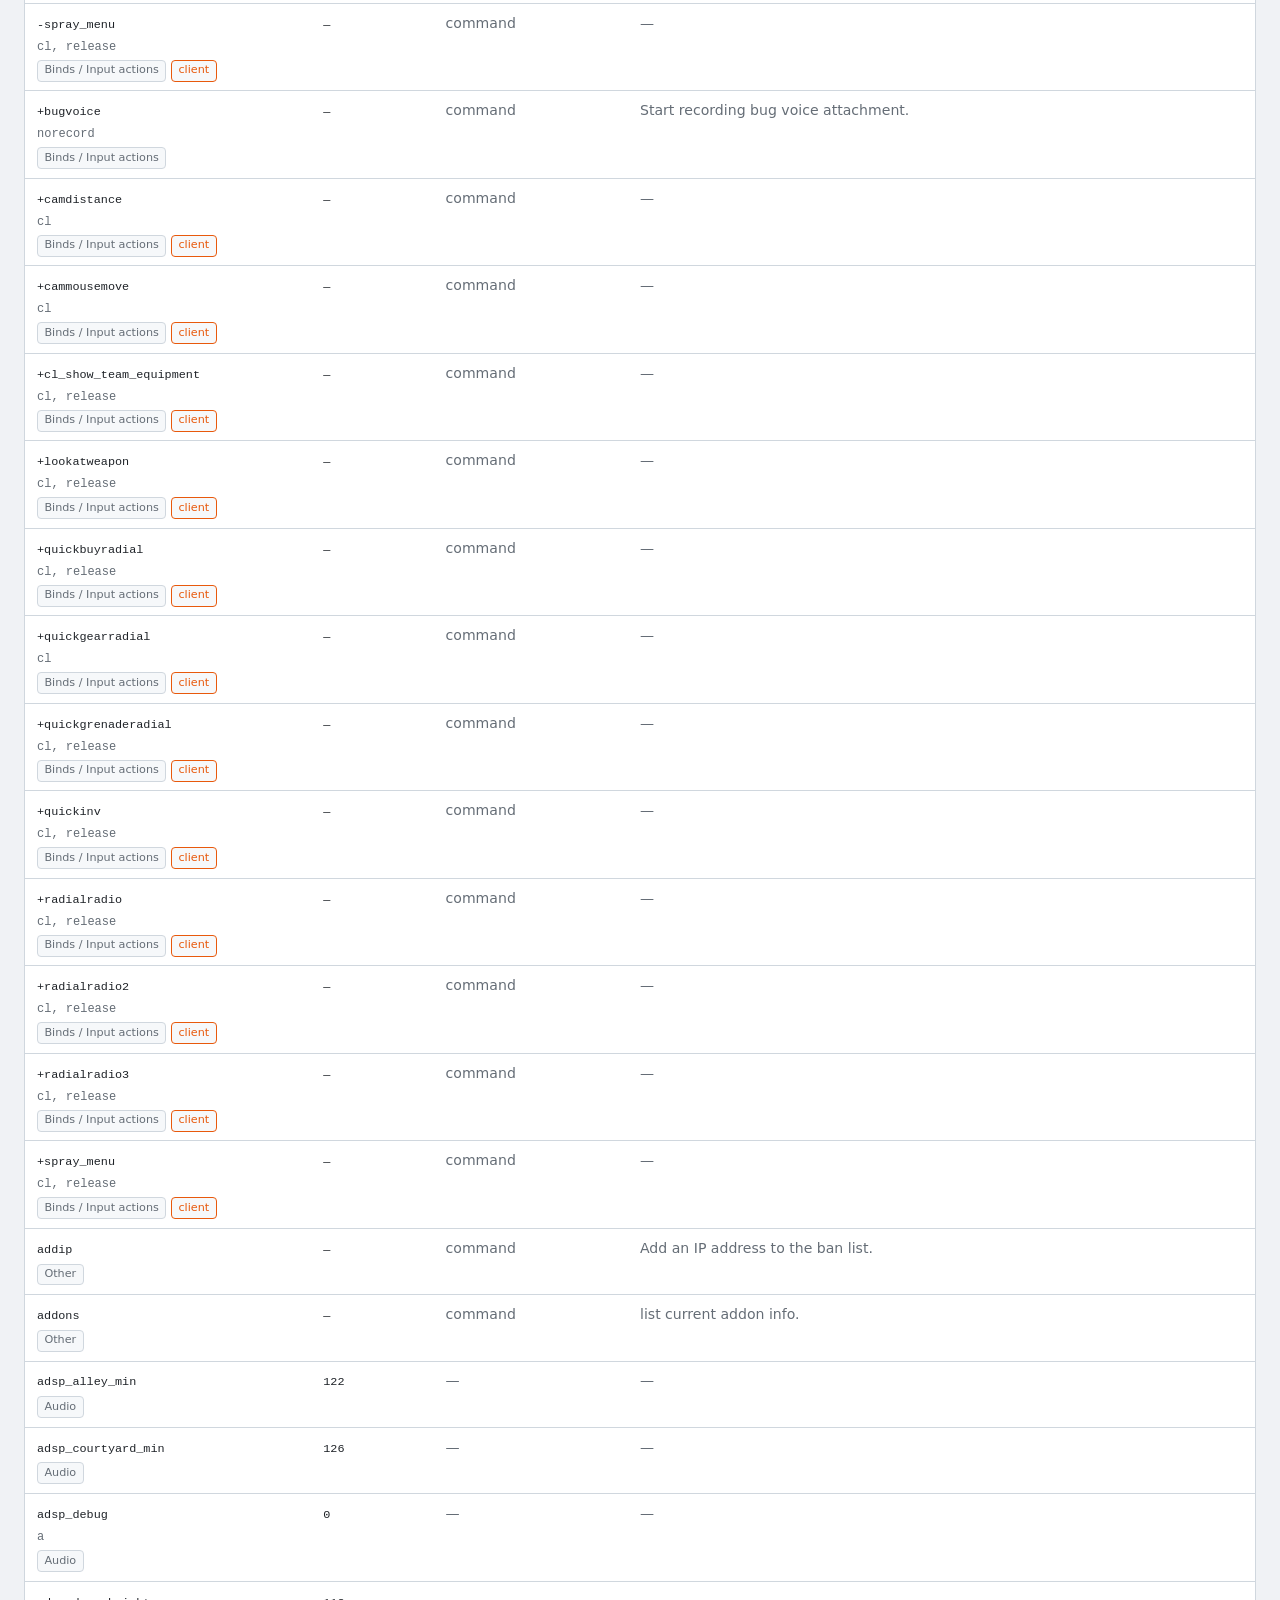
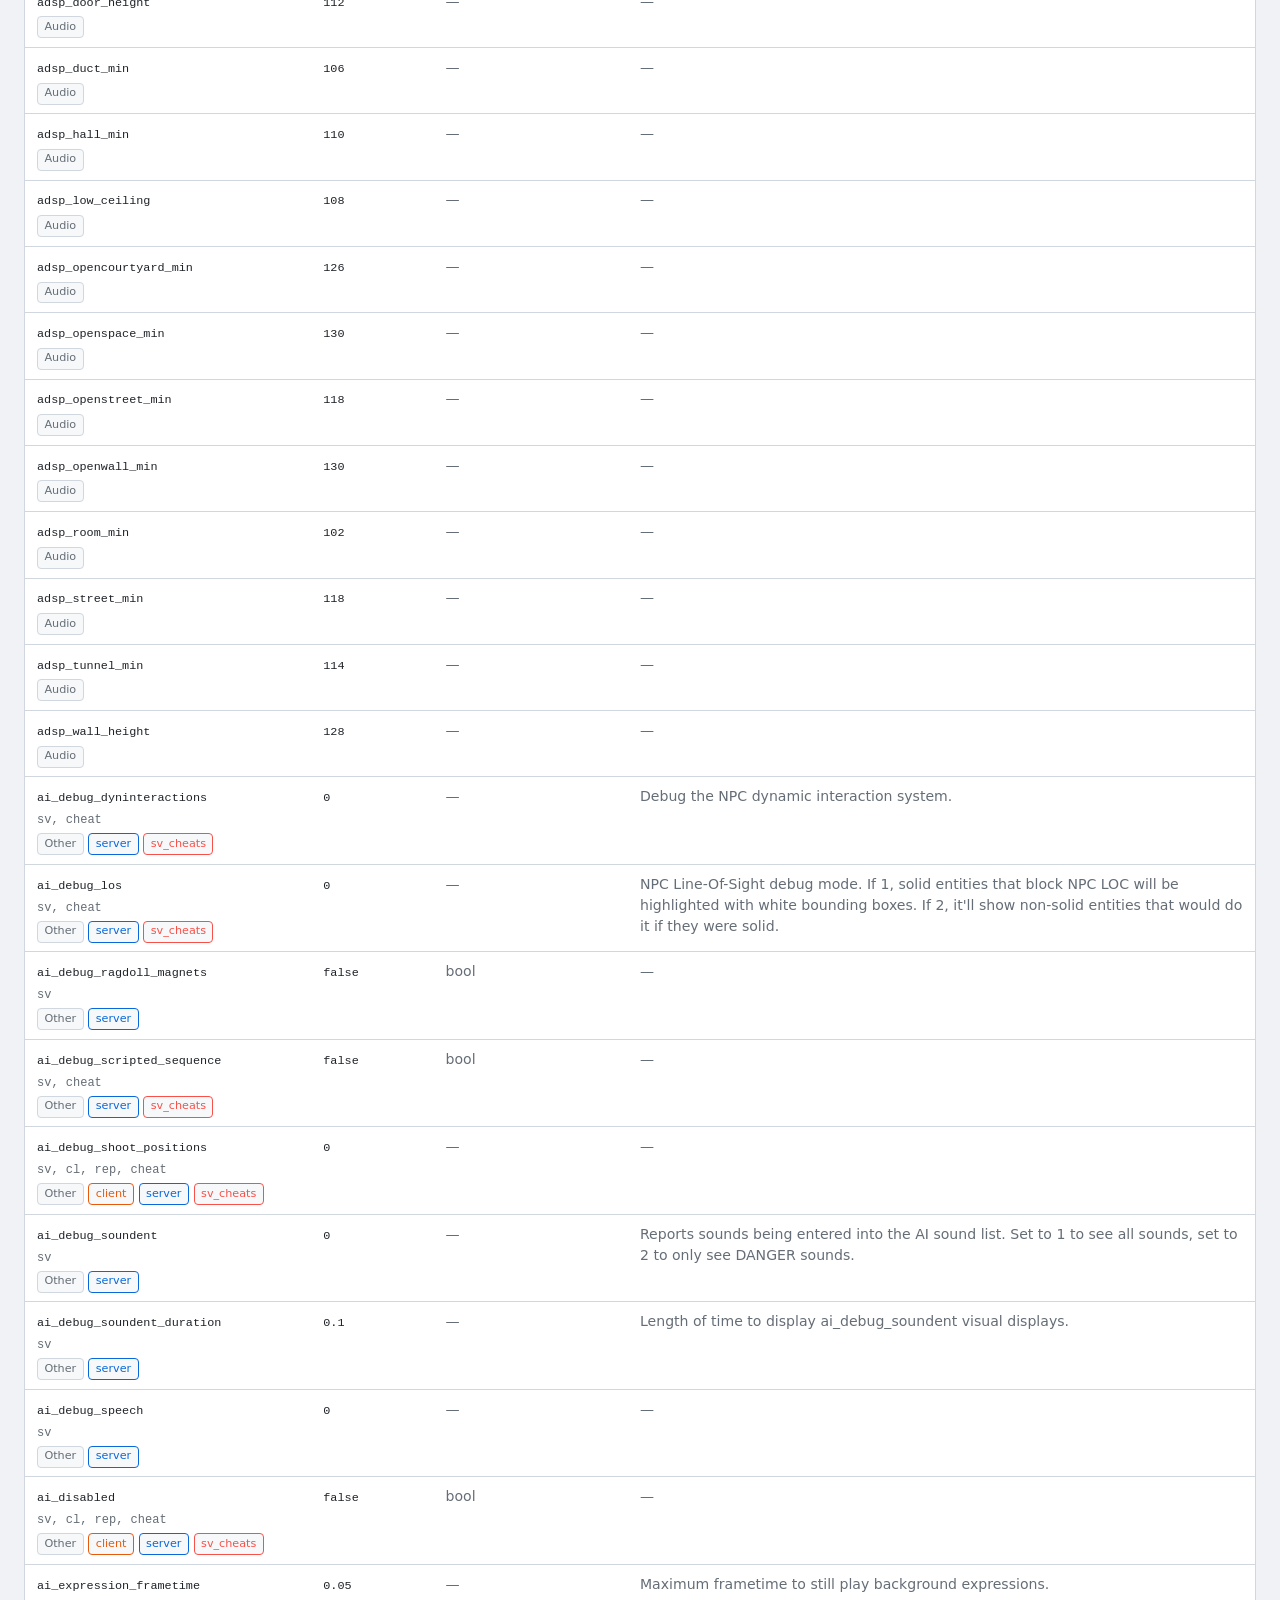
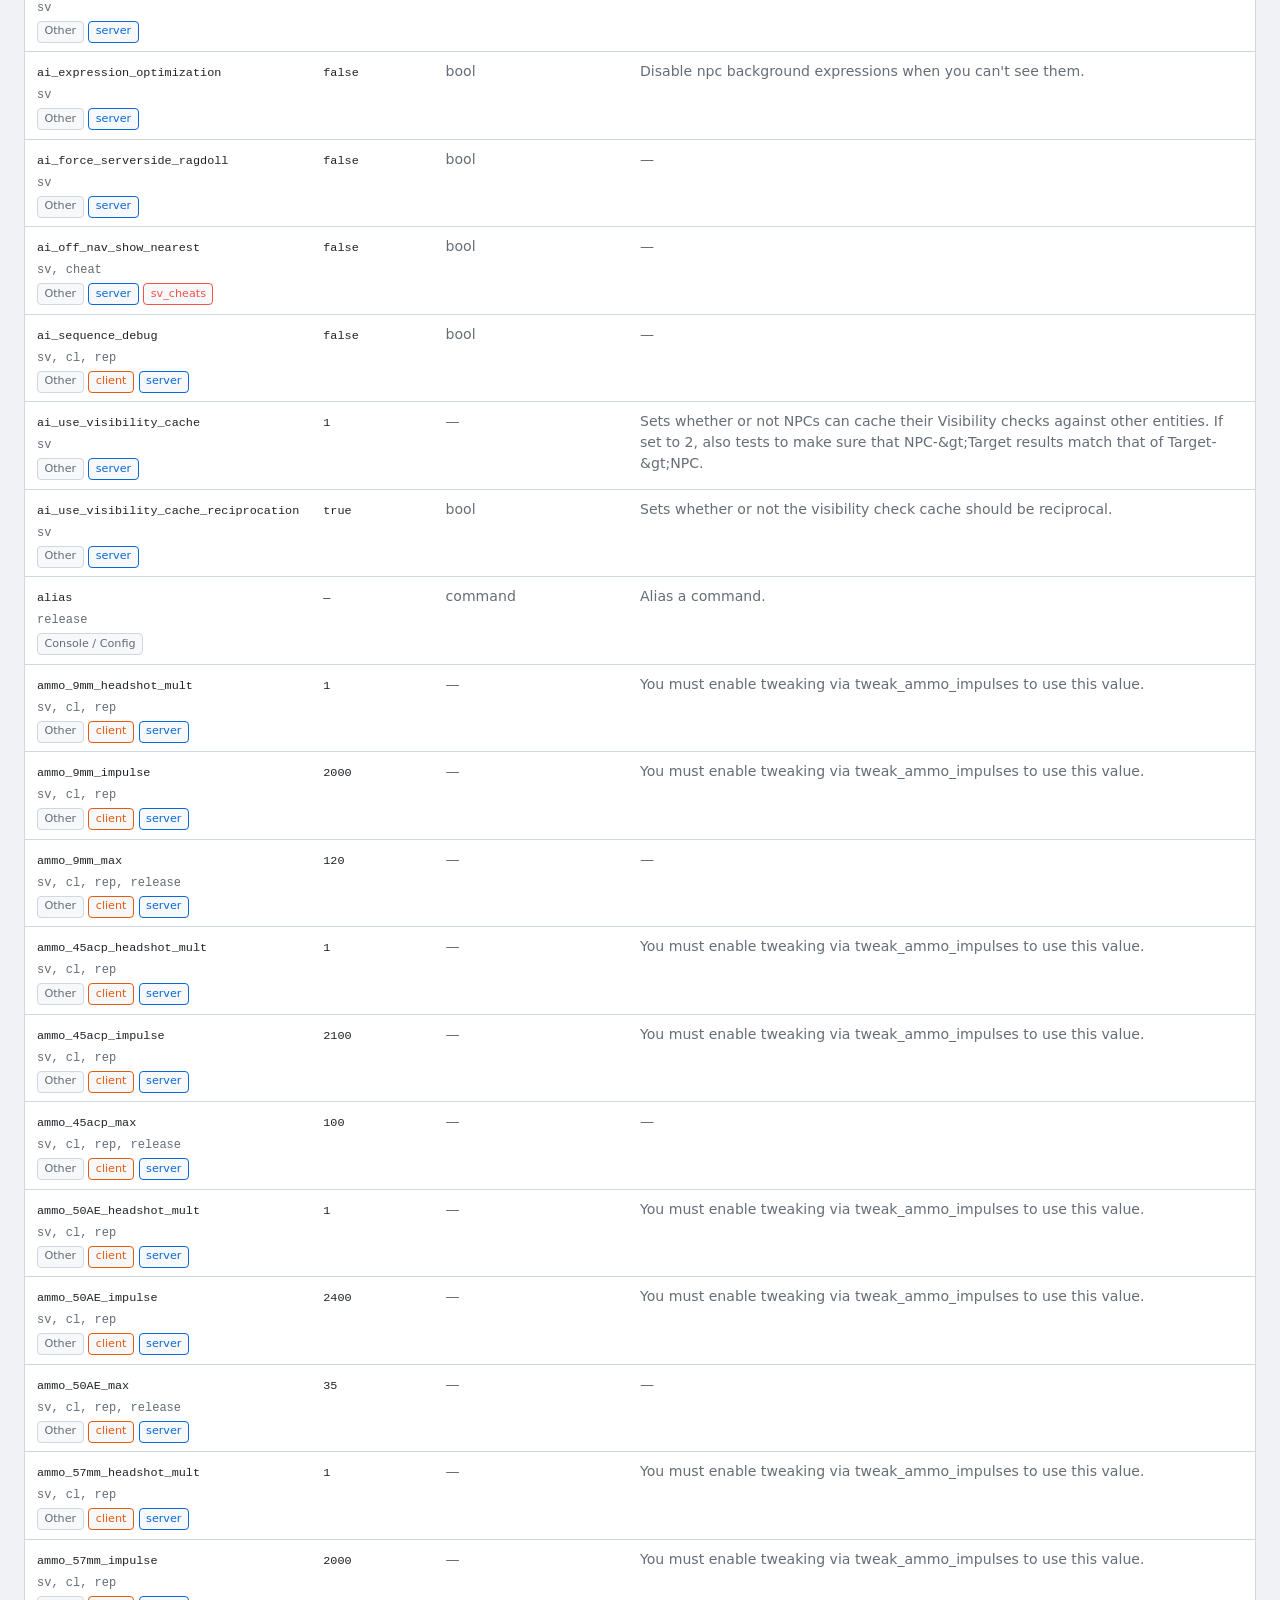
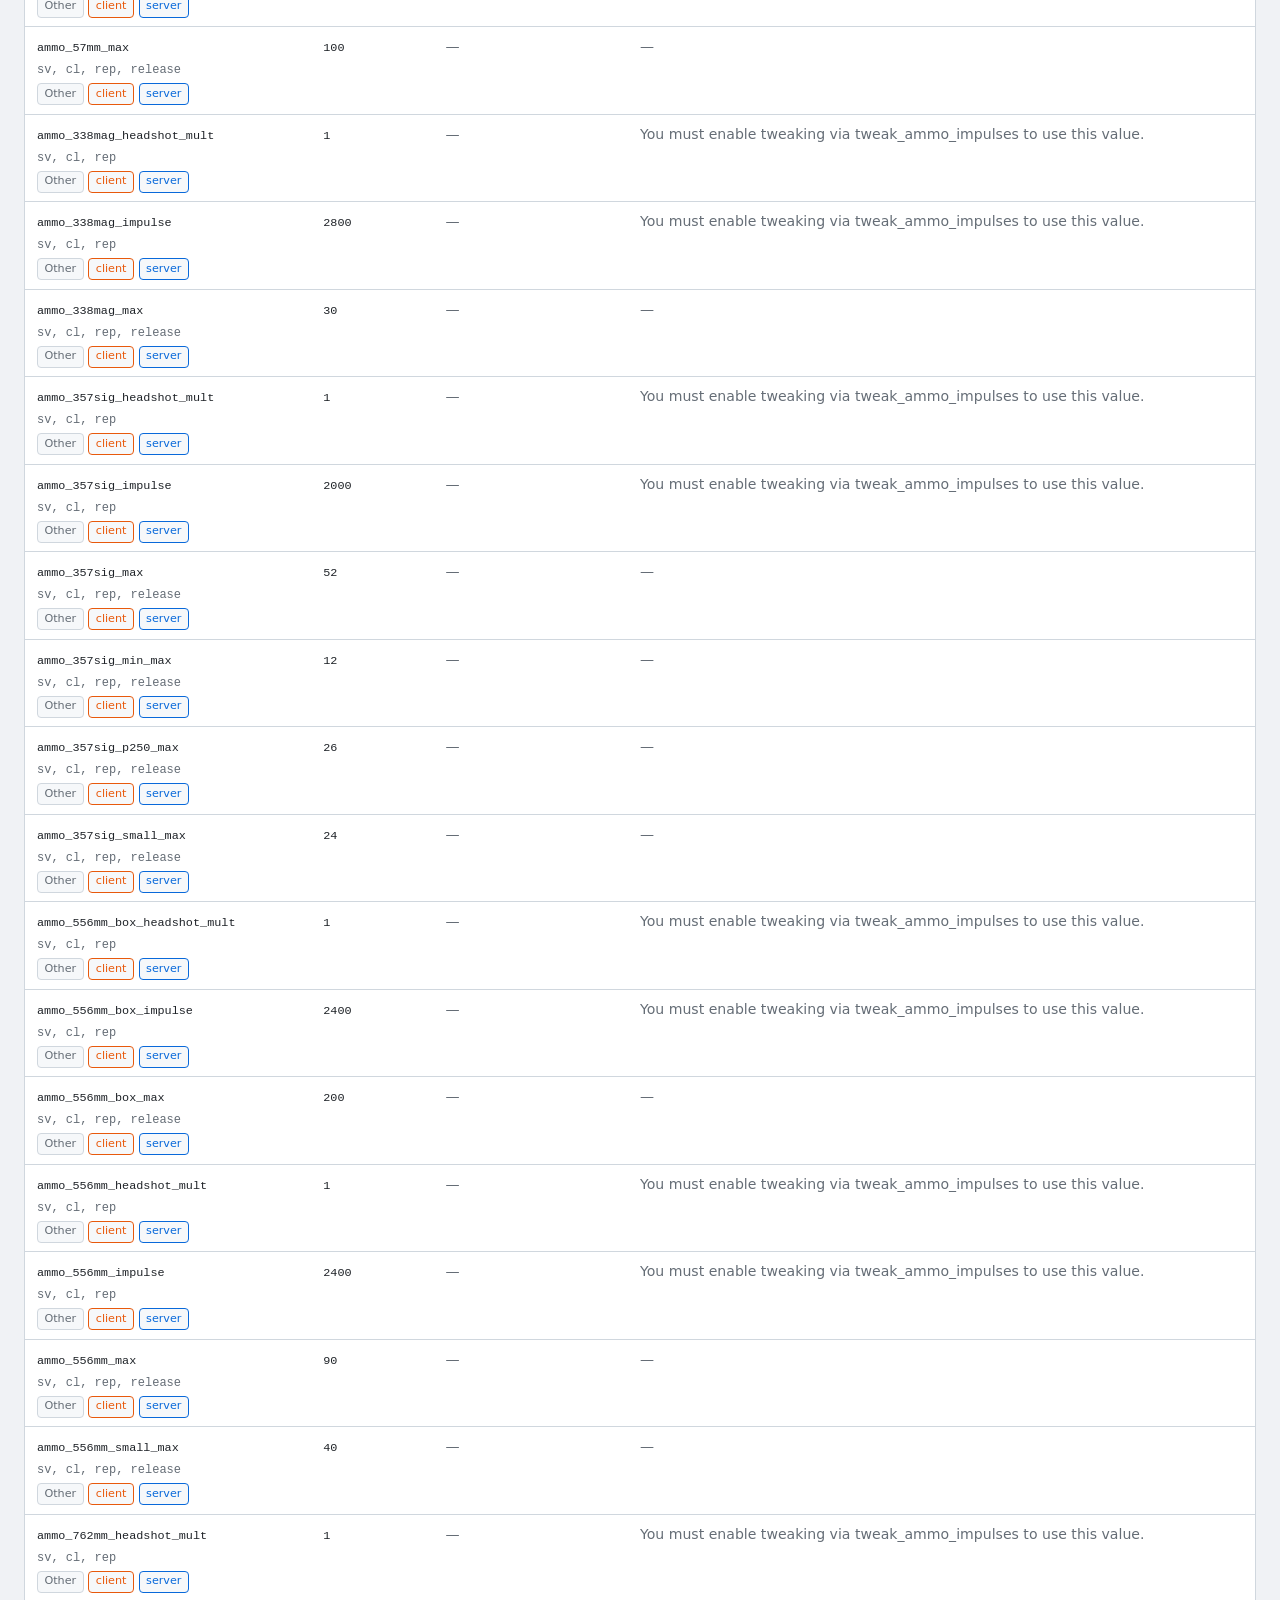
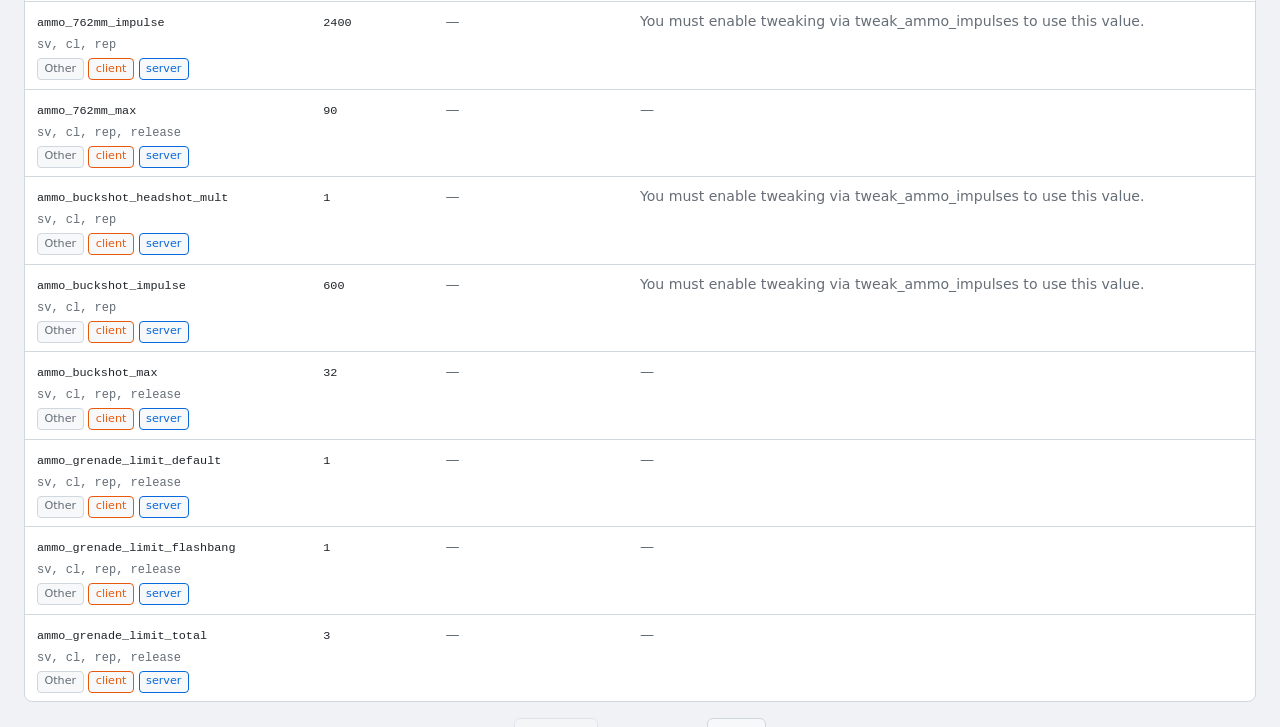
==== commit 5f6bd09b: "Enhance CS2 Config Generator by introducing a bind key picker UI for customizable key bindings. Upda" ====
--- a/commands.html
+++ b/commands.html
@@ -34,12 +34,13 @@
     <div class="site-header-inner">
       <div class="site-header-text">
         <nav class="site-nav" aria-label="Site">
-          <a href="index.html">Config Generator</a>
-          <a href="commands.html" aria-current="page">Commands</a>
+          <a href="index.html" data-icon="generator">Config Generator</a>
+          <a href="commands.html" data-icon="commands" aria-current="page">Commands</a>
+          <a href="https://github.com/Darknetzz/cs2-config-generator" data-icon="github" target="_blank" rel="noopener noreferrer">GitHub</a>
         </nav>
         <h1>CS2 Commands</h1>
         <p class="subtitle">Search and sort the full Counter-Strike 2 console command and cvar list.</p>
-        <p class="commands-legend">Gray tags under each name are ConVar flags (engine metadata: e.g. <code>cl</code> client, <code>a</code> archive/saved, <code>release</code> public, <code>cheat</code> needs sv_cheats).</p>
+        <p class="commands-legend">Gray tags under each name are ConVar flags (engine metadata: e.g. <code>a</code> archive/saved, <code>release</code> public). Badges: <strong>client</strong> / <strong>server</strong> from <code>cl</code>/<code>sv</code> flags; <strong>sv_cheats</strong> means the command needs <code>sv_cheats 1</code>.</p>
       </div>
       <div id="theme-toggle" class="theme-toggle" role="group" aria-label="Color theme">
         <button type="button" class="theme-btn" data-theme="system" aria-pressed="true">Auto</button>
@@ -103,6 +104,7 @@
     </div>
   </main>
 
+  <script src="js/icons.js"></script>
   <script src="js/commands-page.js"></script>
 </body>
 </html>
--- a/css/style.css
+++ b/css/style.css
@@ -14,6 +14,8 @@
   --shadow: 0 4px 24px rgba(0, 0, 0, 0.35);
   --font: system-ui, -apple-system, 'Segoe UI', Roboto, sans-serif;
   --mono: ui-monospace, 'Cascadia Code', 'Source Code Pro', monospace;
+  --tok-num: #79c0ff;
+  --tok-str: #a5d6a7;
 }
 
 :root[data-theme="light"] {
@@ -28,6 +30,8 @@
   --accent-hover: #d9480f;
   --accent-text: #ffffff;
   --shadow: 0 4px 16px rgba(0, 0, 0, 0.08);
+  --tok-num: #0550ae;
+  --tok-str: #116329;
 }
 
 @media (prefers-color-scheme: light) {
@@ -43,6 +47,8 @@
     --accent-hover: #d9480f;
     --accent-text: #ffffff;
     --shadow: 0 4px 16px rgba(0, 0, 0, 0.08);
+    --tok-num: #0550ae;
+    --tok-str: #116329;
   }
 }
 
@@ -95,7 +101,7 @@
   align-items: flex-start;
   justify-content: space-between;
   gap: 1rem;
-  max-width: 1440px;
+  max-width: 1680px;
   margin: 0 auto;
 }
 
@@ -114,6 +120,9 @@
 }
 
 .site-nav a {
+  display: inline-flex;
+  align-items: center;
+  gap: 0.35rem;
   color: var(--muted);
   text-decoration: none;
   font-weight: 500;
@@ -199,12 +208,15 @@
   display: flex;
   flex-wrap: wrap;
   gap: 0.4rem;
-  max-width: 1440px;
+  max-width: 1680px;
   margin: 0 auto;
   padding: 0.85rem 1.5rem 0;
 }
 
 .section-tab {
+  display: inline-flex;
+  align-items: center;
+  gap: 0.4rem;
   padding: 0.45rem 0.9rem;
   font-size: 0.85rem;
   font-weight: 500;
@@ -214,6 +226,13 @@
   color: var(--text);
   cursor: pointer;
   transition: background 0.15s, border-color 0.15s, color 0.15s;
+}
+
+.nav-icon {
+  flex-shrink: 0;
+  width: 1em;
+  height: 1em;
+  opacity: 0.9;
 }
 
 .section-tab:hover {
@@ -229,9 +248,9 @@
 
 .layout {
   display: grid;
-  grid-template-columns: minmax(320px, 480px) minmax(0, 1fr) minmax(260px, 320px);
+  grid-template-columns: minmax(360px, 560px) minmax(0, 1fr) minmax(380px, 460px);
   gap: 1.25rem;
-  max-width: 1440px;
+  max-width: 1680px;
   margin: 0 auto;
   padding: 1.25rem 1.5rem 2rem;
   align-items: start;
@@ -239,7 +258,7 @@
 
 @media (max-width: 1100px) {
   .layout {
-    grid-template-columns: minmax(300px, 480px) minmax(0, 1fr);
+    grid-template-columns: minmax(320px, 560px) minmax(0, 1fr);
   }
 
   .commands-panel {
@@ -578,6 +597,15 @@
   scrollbar-width: thin;
 }
 
+.canvas-wrap-expandable {
+  cursor: zoom-in;
+}
+
+.canvas-wrap-expandable:focus-visible {
+  outline: 2px solid var(--accent);
+  outline-offset: 2px;
+}
+
 #preview-canvas,
 #viewmodel-canvas,
 #radar-canvas {
@@ -590,8 +618,88 @@
 }
 
 #viewmodel-canvas,
-#radar-canvas {
+#radar-canvas,
+#preview-modal-canvas {
   image-rendering: auto;
+}
+
+.preview-modal {
+  padding: 0;
+  border: 1px solid var(--border);
+  border-radius: var(--radius);
+  background: var(--surface);
+  color: var(--text);
+  box-shadow: var(--shadow);
+  max-width: min(96vw, 1680px);
+  max-height: 94vh;
+  width: max-content;
+}
+
+.preview-modal::backdrop {
+  background: rgba(0, 0, 0, 0.72);
+}
+
+.preview-modal-inner {
+  display: flex;
+  flex-direction: column;
+  max-height: 94vh;
+}
+
+.preview-modal-header {
+  display: flex;
+  align-items: center;
+  justify-content: space-between;
+  gap: 1rem;
+  padding: 0.75rem 1rem;
+  border-bottom: 1px solid var(--border);
+  flex-shrink: 0;
+}
+
+.preview-modal-header h2 {
+  margin: 0;
+  font-size: 0.95rem;
+  font-weight: 600;
+}
+
+.preview-modal-close {
+  display: inline-flex;
+  align-items: center;
+  justify-content: center;
+  width: 2rem;
+  height: 2rem;
+  padding: 0;
+  border: 1px solid var(--border);
+  border-radius: 6px;
+  background: var(--surface-raised);
+  color: var(--text);
+  font-size: 1.25rem;
+  line-height: 1;
+  cursor: pointer;
+}
+
+.preview-modal-close:hover {
+  border-color: var(--accent);
+  color: var(--accent);
+}
+
+.preview-modal-close:focus-visible {
+  outline: 2px solid var(--accent);
+  outline-offset: 2px;
+}
+
+.preview-modal-body {
+  display: flex;
+  align-items: center;
+  justify-content: center;
+  padding: 0.75rem;
+  overflow: auto;
+  min-width: 0;
+}
+
+#preview-modal-canvas {
+  display: block;
+  border-radius: 6px;
+  border: 1px solid var(--border);
 }
 
 .radar-preview {
@@ -1096,6 +1204,139 @@
   overflow-x: auto;
 }
 
+.bind-key-picker-btn {
+  display: inline-flex;
+  align-items: center;
+  justify-content: center;
+}
+
+.bind-key-picker-btn svg {
+  width: 0.95rem;
+  height: 0.95rem;
+  fill: none;
+  stroke: currentColor;
+  stroke-width: 1.75;
+  stroke-linecap: round;
+  stroke-linejoin: round;
+}
+
+.bind-key-picker {
+  padding: 0;
+  border: 1px solid var(--border);
+  border-radius: var(--radius);
+  background: var(--surface);
+  color: var(--text);
+  box-shadow: var(--shadow);
+  width: min(36rem, calc(100vw - 1.5rem));
+  max-height: min(85vh, 40rem);
+}
+
+.bind-key-picker::backdrop {
+  background: rgba(0, 0, 0, 0.55);
+}
+
+.bind-key-picker-inner {
+  display: flex;
+  flex-direction: column;
+  max-height: min(85vh, 40rem);
+}
+
+.bind-key-picker-header {
+  display: flex;
+  align-items: flex-start;
+  justify-content: space-between;
+  gap: 0.75rem;
+  padding: 0.85rem 1rem;
+  border-bottom: 1px solid var(--border);
+}
+
+.bind-key-picker-heading h2 {
+  margin: 0;
+  font-size: 1.05rem;
+}
+
+.bind-key-picker-subtitle {
+  margin: 0.2rem 0 0;
+  font-size: 0.82rem;
+}
+
+.bind-key-picker-toolbar {
+  display: flex;
+  flex-direction: column;
+  gap: 0.4rem;
+  padding: 0.75rem 1rem 0.35rem;
+}
+
+.bind-key-picker-listen {
+  width: 100%;
+  justify-content: center;
+}
+
+.bind-key-picker-listen.is-listening {
+  background: color-mix(in srgb, var(--accent) 22%, var(--surface-raised));
+  border-color: var(--accent);
+  color: var(--text);
+  box-shadow: inset 0 0 0 1px var(--accent);
+}
+
+.bind-key-picker-hint {
+  margin: 0;
+  font-size: 0.78rem;
+}
+
+.bind-key-picker-groups {
+  display: flex;
+  flex-direction: column;
+  gap: 0.85rem;
+  padding: 0.5rem 1rem 1rem;
+  overflow: auto;
+}
+
+.bind-key-picker-group-label {
+  margin: 0 0 0.4rem;
+  font-size: 0.75rem;
+  font-weight: 600;
+  letter-spacing: 0.03em;
+  text-transform: uppercase;
+  color: var(--muted);
+}
+
+.bind-key-picker-grid {
+  display: flex;
+  flex-wrap: wrap;
+  gap: 0.35rem;
+}
+
+.bind-key-btn {
+  min-width: 2.4rem;
+  padding: 0.35rem 0.55rem;
+  font-family: var(--mono);
+  font-size: 0.78rem;
+  line-height: 1.2;
+  border: 1px solid var(--border);
+  border-radius: 6px;
+  background: var(--surface-raised);
+  color: var(--text);
+  cursor: pointer;
+  transition: border-color 0.15s, background 0.15s, color 0.15s;
+}
+
+.bind-key-btn:hover {
+  border-color: var(--accent);
+}
+
+.bind-key-btn.is-current {
+  background: var(--accent);
+  border-color: var(--accent);
+  color: var(--accent-text);
+  font-weight: 600;
+}
+
+.bind-key-btn:focus-visible {
+  outline: 2px solid var(--accent);
+  outline-offset: 2px;
+}
+
 @media (max-width: 520px) {
   .bind-row-header {
     grid-template-columns: auto minmax(0, 1fr);
@@ -1455,19 +1696,70 @@
   cursor: not-allowed;
 }
 
+.command-output-wrap {
+  position: relative;
+  display: grid;
+  flex: 1;
+  min-width: 0;
+  min-height: clamp(12rem, 40svh, 22rem);
+  border: 1px solid var(--border);
+  border-radius: 6px;
+  background: var(--bg);
+  isolation: isolate;
+}
+
+.command-output-wrap > * {
+  grid-area: 1 / 1;
+}
+
+.command-output-highlight,
 .command-output {
-  width: 100%;
-  flex: 1;
+  margin: 0;
   padding: 0.75rem;
   font-family: var(--mono);
   font-size: 0.72rem;
   line-height: 1.45;
-  border: 1px solid var(--border);
+  white-space: pre;
+  tab-size: 2;
+  border: none;
   border-radius: 6px;
-  background: var(--bg);
-  color: var(--text);
+  min-height: clamp(12rem, 40svh, 22rem);
+}
+
+.command-output-highlight {
+  /* Above textarea: dark color-scheme can paint opaque textarea backgrounds. */
+  z-index: 1;
+  overflow: hidden;
+  pointer-events: none;
+  color: var(--text);
+  background: transparent;
+}
+
+.command-output-highlight .tok-num {
+  color: var(--tok-num);
+}
+
+.command-output-highlight .tok-str {
+  color: var(--tok-str);
+}
+
+.command-output {
+  z-index: 0;
+  width: 100%;
   resize: vertical;
-  min-height: clamp(12rem, 40svh, 22rem);
+  color: transparent;
+  -webkit-text-fill-color: transparent;
+  caret-color: var(--text);
+  background: transparent;
+  overflow: auto;
+  appearance: none;
+}
+
+.command-output::selection {
+  /* Selection sits under the highlight layer; keep it soft so tokens stay readable. */
+  background: color-mix(in srgb, var(--accent) 35%, transparent);
+  color: transparent;
+  -webkit-text-fill-color: transparent;
 }
 
 .command-output:focus-visible {
@@ -1787,16 +2079,54 @@
   font-family: var(--mono);
 }
 
-.commands-category-tag {
+.commands-tags {
+  display: flex;
+  flex-wrap: wrap;
+  gap: 0.3rem;
+  margin-top: 0.25rem;
+}
+
+.commands-category-tag,
+.commands-side-tag,
+.commands-cheat-tag {
   display: inline-block;
-  margin-top: 0.25rem;
   padding: 0.1rem 0.4rem;
   font-size: 0.7rem;
   font-weight: 500;
-  color: var(--muted);
   border: 1px solid var(--border);
   border-radius: 4px;
   background: var(--surface-raised);
+}
+
+.commands-category-tag {
+  color: var(--muted);
+}
+
+.commands-side-client {
+  color: var(--accent);
+  border-color: var(--accent);
+}
+
+.commands-side-server {
+  color: #58a6ff;
+  border-color: #58a6ff;
+}
+
+:root[data-theme="light"] .commands-side-server {
+  color: #0969da;
+  border-color: #0969da;
+}
+
+@media (prefers-color-scheme: light) {
+  :root:not([data-theme="dark"]):not([data-theme="light"]) .commands-side-server {
+    color: #0969da;
+    border-color: #0969da;
+  }
+}
+
+.commands-cheat-tag {
+  color: var(--danger);
+  border-color: var(--danger);
 }
 
 .commands-empty {
